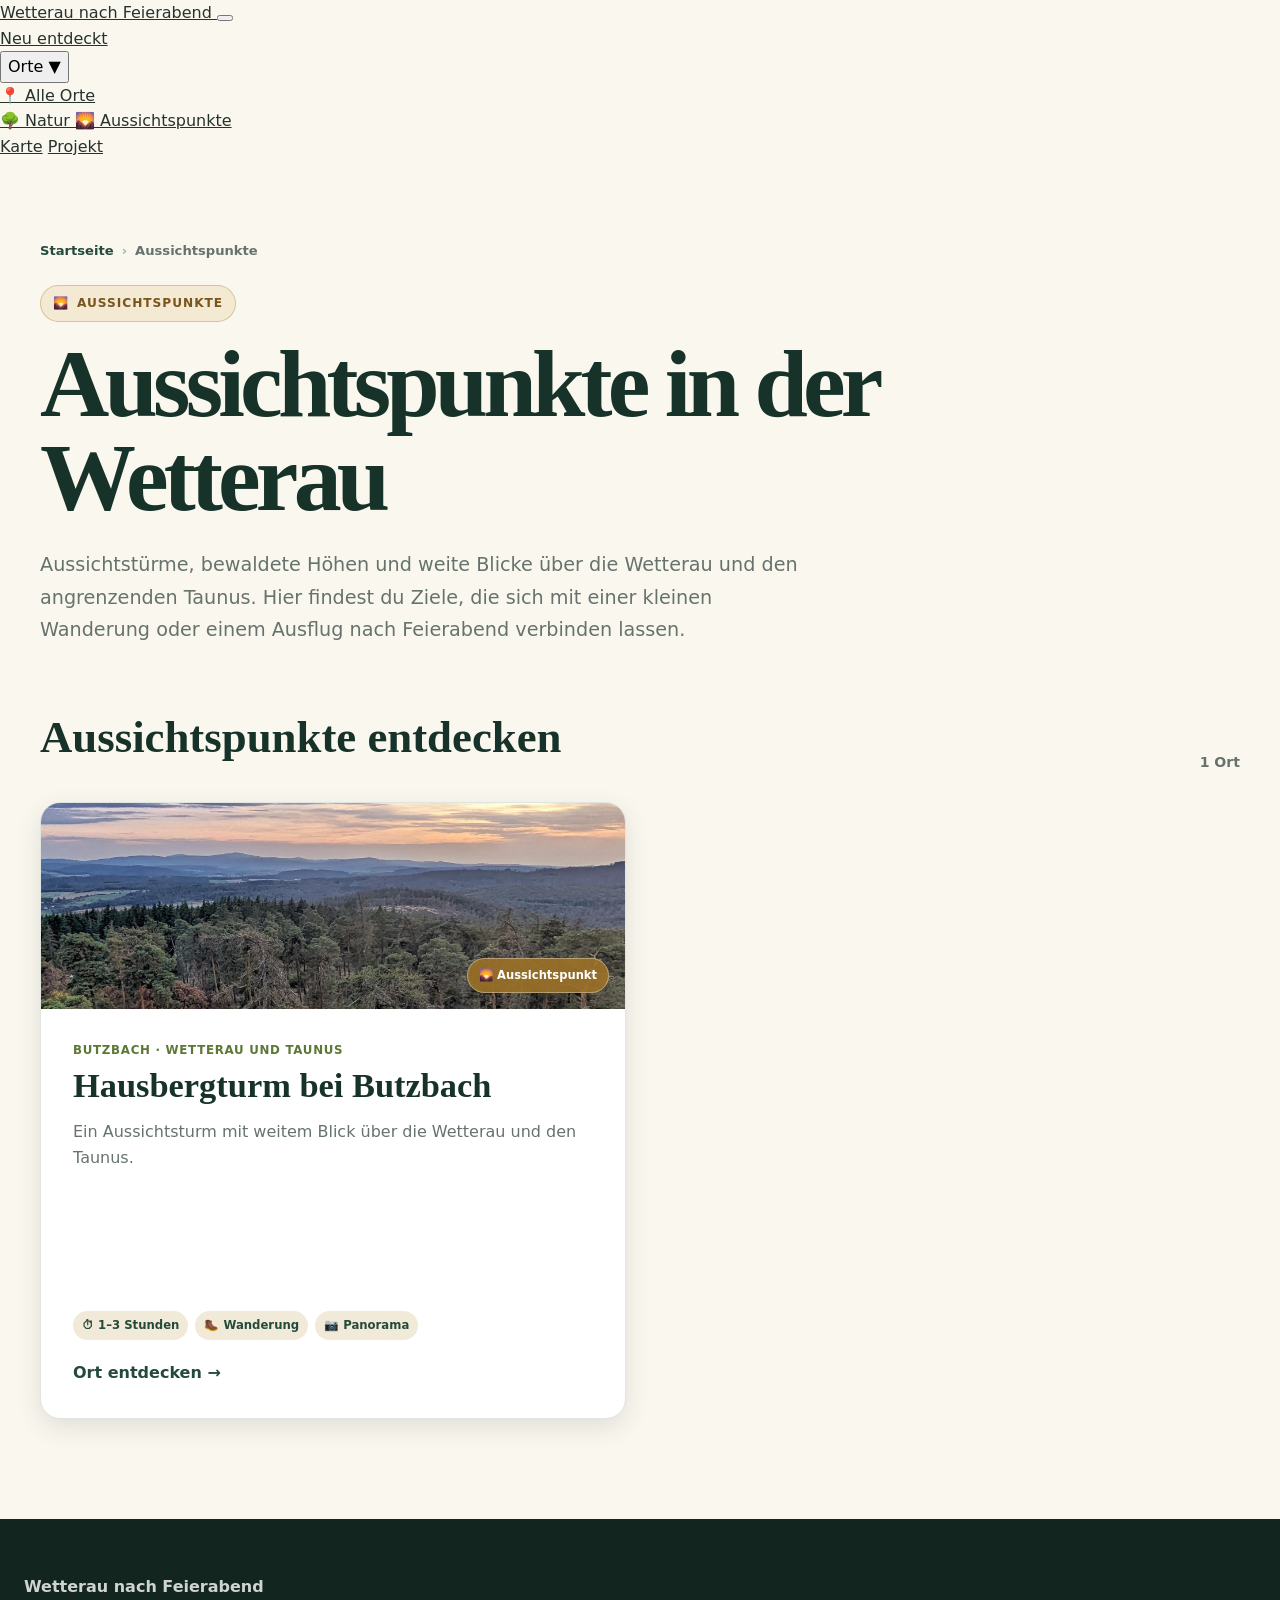
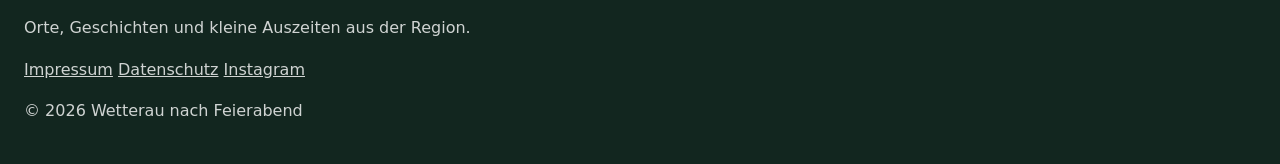
==== aussichtspunkte/index.html @ 4eb6a725 "Create index.html for Aussichtspunkte page This HTML file contains the structure and content for the" ====
<!DOCTYPE html>
<html lang="de">
<head>
    <meta charset="UTF-8">

    <meta
        name="viewport"
        content="width=device-width, initial-scale=1.0"
    >

    <title>
        Aussichtspunkte in der Wetterau | Wetterau nach Feierabend
    </title>

    <meta
        name="description"
        content="Aussichtspunkte und Aussichtstürme in der Wetterau:
        weite Blicke, kleine Wanderungen und Ziele für den Feierabend."
    >

    <meta name="robots" content="index, follow">
    <meta name="theme-color" content="#244a3a">

    <link
        rel="canonical"
        href="https://wetterau-nach-feierabend.info/aussichtspunkte/"
    >

    <meta
        property="og:title"
        content="Aussichtspunkte in der Wetterau"
    >

    <meta
        property="og:description"
        content="Aussichtstürme, weite Blicke und kleine Wanderungen
        in der Wetterau."
    >

    <meta property="og:type" content="website">

    <meta
        property="og:url"
        content="https://wetterau-nach-feierabend.info/aussichtspunkte/"
    >

    <meta
        property="og:image"
        content="https://wetterau-nach-feierabend.info/assets/images/locations/hausbergturm-butzbach.jpg"
    >

    <meta property="og:locale" content="de_DE">

    <link
        rel="icon"
        href="../assets/images/favicon.svg?v=1"
        type="image/svg+xml"
    >

    <link
        rel="stylesheet"
        href="../assets/css/style.css?v=16"
    >

    <link
        rel="stylesheet"
        href="../assets/css/navigation.css?v=1"
    >

    <style>
        .category-page {
            min-height: 100vh;
            padding-top: var(--header-height);
            background: var(--sand-light);
        }

        .category-intro {
            width: min(100% - 32px, var(--content-width));
            margin: 0 auto;
            padding-top: 80px;
            padding-bottom: 55px;
        }

        .category-breadcrumb {
            display: flex;
            gap: 8px;
            margin: 0 0 24px;
            padding: 0;
            flex-wrap: wrap;
            color: var(--muted);
            font-size: 0.82rem;
            font-weight: 700;
            list-style: none;
        }

        .category-breadcrumb li {
            display: inline-flex;
            gap: 8px;
            align-items: center;
        }

        .category-breadcrumb li:not(:last-child)::after {
            color: #a3ada8;
            content: "›";
        }

        .category-breadcrumb a {
            color: var(--forest);
            text-decoration: none;
        }

        .category-label {
            display: inline-flex;
            gap: 8px;
            margin: 0 0 15px;
            padding: 8px 12px;
            align-items: center;
            color: #78541e;
            background: rgb(211 164 73 / 17%);
            border: 1px solid rgb(154 112 40 / 32%);
            border-radius: 999px;
            font-size: 0.76rem;
            font-weight: 800;
            letter-spacing: 0.08em;
            text-transform: uppercase;
        }

        .category-intro h1 {
            max-width: 900px;
            margin: 0;
            color: var(--forest-dark);
            font-family: Georgia, "Times New Roman", serif;
            font-size: clamp(2.8rem, 8vw, 6rem);
            letter-spacing: -0.05em;
            line-height: 0.98;
        }

        .category-description {
            max-width: 760px;
            margin: 24px 0 0;
            color: var(--muted);
            font-size: clamp(1rem, 2vw, 1.2rem);
            line-height: 1.7;
        }

        .category-overview {
            width: min(100% - 32px, var(--content-width));
            margin: 0 auto;
            padding-bottom: 100px;
        }

        .category-overview-header {
            display: flex;
            gap: 20px;
            margin-bottom: 28px;
            align-items: end;
            justify-content: space-between;
        }

        .category-overview-header h2 {
            margin: 0;
            color: var(--forest-dark);
            font-family: Georgia, "Times New Roman", serif;
            font-size: clamp(1.8rem, 4vw, 2.8rem);
        }

        .category-count {
            margin: 0;
            color: var(--muted);
            font-size: 0.88rem;
            font-weight: 700;
        }

        .category-grid {
            display: grid;
            grid-template-columns: repeat(2, minmax(0, 1fr));
            gap: 28px;
        }

        .category-card {
            display: flex;
            overflow: hidden;
            min-width: 0;
            flex-direction: column;
            color: inherit;
            background: var(--white);
            border: 1px solid var(--border);
            border-radius: var(--radius);
            box-shadow: var(--small-shadow);
            text-decoration: none;
            transition:
                transform 180ms ease,
                box-shadow 180ms ease;
        }

        .category-card:hover {
            box-shadow: var(--shadow);
            transform: translateY(-4px);
        }

        .category-card-image-wrapper {
            position: relative;
            overflow: hidden;
            aspect-ratio: 16 / 9;
        }

        .category-card-image {
            width: 100%;
            height: 100%;
            object-fit: cover;
        }

        .category-card-badge {
            position: absolute;
            right: 16px;
            bottom: 16px;
            padding: 7px 11px;
            color: var(--white);
            background: rgb(154 112 40 / 92%);
            border: 1px solid rgb(255 255 255 / 35%);
            border-radius: 999px;
            font-size: 0.72rem;
            font-weight: 800;
        }

        .category-card-content {
            display: flex;
            height: 100%;
            padding: clamp(22px, 4vw, 32px);
            flex-direction: column;
        }

        .category-card-meta {
            margin: 0 0 8px;
            color: var(--apple-dark);
            font-size: 0.74rem;
            font-weight: 800;
            letter-spacing: 0.06em;
            text-transform: uppercase;
        }

        .category-card h3 {
            margin: 0;
            color: var(--forest-dark);
            font-family: Georgia, "Times New Roman", serif;
            font-size: clamp(1.6rem, 3vw, 2.15rem);
            line-height: 1.1;
        }

        .category-card-description {
            margin: 14px 0 18px;
            color: var(--muted);
            line-height: 1.6;
        }

        .category-card-facts {
            display: flex;
            gap: 7px;
            margin: auto 0 0;
            padding: 0;
            flex-wrap: wrap;
            list-style: none;
        }

        .category-card-facts li {
            padding: 5px 9px;
            color: var(--forest);
            background: var(--sand);
            border-radius: 999px;
            font-size: 0.73rem;
            font-weight: 750;
        }

        .category-card-link {
            display: inline-flex;
            margin-top: 20px;
            color: var(--forest);
            font-weight: 800;
            text-underline-offset: 4px;
        }

        @media (max-width: 720px) {
            .category-intro {
                padding-top: 55px;
                padding-bottom: 45px;
            }

            .category-grid {
                grid-template-columns: 1fr;
            }

            .category-overview-header {
                align-items: flex-start;
                flex-direction: column;
                gap: 8px;
            }
        }
    </style>
</head>

<body class="category-page">
    <a class="skip-link" href="#main-content">
        Zum Inhalt springen
    </a>

    <header
        id="siteHeader"
        class="site-header site-header-solid"
    >
        <nav
            class="site-navigation"
            aria-label="Hauptnavigation"
        >
            <a class="site-logo" href="/">
                Wetterau nach Feierabend
            </a>

            <button
                id="menuToggle"
                class="menu-toggle"
                type="button"
                aria-expanded="false"
                aria-controls="siteMenu"
                aria-label="Menü öffnen"
            >
                <span class="menu-toggle-line"></span>
                <span class="menu-toggle-line"></span>
                <span class="menu-toggle-line"></span>
            </button>

            <div id="siteMenu" class="site-menu">
                <a href="/#neu">Neu entdeckt</a>

                <div
                    id="placesDropdown"
                    class="site-dropdown"
                >
                    <button
                        id="placesDropdownToggle"
                        class="site-dropdown-toggle"
                        type="button"
                        aria-expanded="false"
                        aria-controls="placesDropdownPanel"
                    >
                        Orte

                        <span
                            class="site-dropdown-arrow"
                            aria-hidden="true"
                        >
                            ▼
                        </span>
                    </button>

                    <div
                        id="placesDropdownPanel"
                        class="site-dropdown-panel"
                    >
                        <a href="/#orte">
                            📍 Alle Orte
                        </a>

                        <div
                            class="site-dropdown-separator"
                            aria-hidden="true"
                        ></div>

                        <a href="/natur/">
                            🌳 Natur
                        </a>

                        <a href="/aussichtspunkte/">
                            🌄 Aussichtspunkte
                        </a>
                    </div>
                </div>

                <a href="/#karte">Karte</a>
                <a href="/#projekt">Projekt</a>
            </div>
        </nav>
    </header>

    <main id="main-content">
        <section class="category-intro">
            <nav aria-label="Brotkrümelnavigation">
                <ol class="category-breadcrumb">
                    <li>
                        <a href="/">Startseite</a>
                    </li>

                    <li aria-current="page">
                        Aussichtspunkte
                    </li>
                </ol>
            </nav>

            <p class="category-label">
                <span aria-hidden="true">🌄</span>
                Aussichtspunkte
            </p>

            <h1>
                Aussichtspunkte in der Wetterau
            </h1>

            <p class="category-description">
                Aussichtstürme, bewaldete Höhen und weite Blicke über
                die Wetterau und den angrenzenden Taunus. Hier findest
                du Ziele, die sich mit einer kleinen Wanderung oder
                einem Ausflug nach Feierabend verbinden lassen.
            </p>
        </section>

        <section
            class="category-overview"
            aria-labelledby="places-title"
        >
            <div class="category-overview-header">
                <h2 id="places-title">
                    Aussichtspunkte entdecken
                </h2>

                <p class="category-count">
                    1 Ort
                </p>
            </div>

            <div class="category-grid">
                <a
                    class="category-card"
                    href="./hausbergturm-butzbach/"
                >
                    <div class="category-card-image-wrapper">
                        <img
                            class="category-card-image"
                            src="../assets/images/locations/hausbergturm-butzbach.jpg"
                            alt="Aussicht vom Hausbergturm bei Butzbach"
                        >

                        <span class="category-card-badge">
                            🌄 Aussichtspunkt
                        </span>
                    </div>

                    <div class="category-card-content">
                        <p class="category-card-meta">
                            Butzbach · Wetterau und Taunus
                        </p>

                        <h3>
                            Hausbergturm bei Butzbach
                        </h3>

                        <p class="category-card-description">
                            Ein Aussichtsturm mit weitem Blick über die
                            Wetterau und den Taunus.
                        </p>

                        <ul class="category-card-facts">
                            <li>⏱ 1–3 Stunden</li>
                            <li>🥾 Wanderung</li>
                            <li>📷 Panorama</li>
                        </ul>

                        <span class="category-card-link">
                            Ort entdecken →
                        </span>
                    </div>
                </a>
            </div>
        </section>
    </main>

    <footer class="location-footer">
        <div class="location-footer-content">
            <div class="location-footer-brand">
                <strong>
                    Wetterau nach Feierabend
                </strong>

                <p>
                    Orte, Geschichten und kleine Auszeiten aus der
                    Region.
                </p>
            </div>

            <nav
                class="location-footer-links"
                aria-label="Rechtliche Informationen"
            >
                <a href="/impressum.html">Impressum</a>
                <a href="/datenschutz.html">Datenschutz</a>
                <a
                    href="https://www.instagram.com/wetterau_nach_feierabend/"
                    target="_blank"
                    rel="noopener noreferrer"
                >
                    Instagram
                </a>
            </nav>
        </div>

        <p class="location-copyright">
            © 2026 Wetterau nach Feierabend
        </p>
    </footer>

    <script src="../assets/js/navigation.js?v=1"></script>
</body>
</html>
---- assets/css/style.css ----
:root {
    --forest: #244a3a;
    --forest-dark: #173329;
    --apple: #789846;
    --apple-dark: #5d7835;
    --grain: #d3a449;
    --sand: #f2ead8;
    --sand-light: #faf7ef;
    --water: #5f8990;
    --paper: #fffdf8;
    --white: #ffffff;
    --text: #26332d;
    --muted: #66736d;
    --border: #dfe5df;
    --shadow: 0 16px 45px rgb(31 52 43 / 14%);
    --small-shadow: 0 8px 24px rgb(31 52 43 / 12%);
    --radius: 20px;
    --content-width: 1200px;
}

* {
    box-sizing: border-box;
}

html {
    scroll-behavior: smooth;
}

body {
    margin: 0;
    color: var(--text);
    background: var(--sand-light);
    font-family:
        Inter,
        ui-sans-serif,
        system-ui,
        -apple-system,
        BlinkMacSystemFont,
        "Segoe UI",
        sans-serif;
    line-height: 1.6;
}

img {
    display: block;
    max-width: 100%;
}

a {
    color: inherit;
}

button,
input,
select {
    font: inherit;
}

button,
a {
    -webkit-tap-highlight-color: transparent;
}

.skip-link {
    position: fixed;
    top: 12px;
    left: 12px;
    z-index: 9999;
    padding: 12px 18px;
    color: var(--white);
    background: var(--forest-dark);
    border-radius: 8px;
    text-decoration: none;
    transform: translateY(-150%);
    transition: transform 180ms ease;
}

.skip-link:focus {
    transform: translateY(0);
}

/*
 * Hero mit Video
 *
 * Reihenfolge:
 * 1. hero.png als Fallback
 * 2. Video
 * 3. dunkler Verlauf
 * 4. Navigation und Inhalt
 */
.hero {
    position: relative;
    width: 100%;
    height: 100vh;
    height: 100svh;
    min-height: 680px;
    overflow: hidden;
    color: var(--white);
    background:
        var(--forest-dark)
        url("../images/hero.png")
        center center / cover
        no-repeat;
}

.hero-video {
    position: absolute;
    inset: 0;
    z-index: 0;
    display: block;
    width: 100%;
    height: 100%;
    max-width: none;
    object-fit: cover;
    object-position: center center;
    pointer-events: none;
}

.hero-shade {
    position: absolute;
    inset: 0;
    z-index: 1;
    background:
        linear-gradient(
            100deg,
            rgb(17 43 33 / 88%) 0%,
            rgb(17 43 33 / 66%) 45%,
            rgb(17 43 33 / 30%) 100%
        );
    pointer-events: none;
}

.hero::after {
    position: absolute;
    right: 0;
    bottom: 0;
    left: 0;
    z-index: 2;
    height: 30%;
    background:
        linear-gradient(
            to bottom,
            transparent,
            rgb(17 43 33 / 38%)
        );
    content: "";
    pointer-events: none;
}

.hero-overlay {
    position: relative;
    z-index: 3;
    display: flex;
    width: 100%;
    height: 100%;
    min-height: 680px;
    padding: 24px;
    flex-direction: column;
}

.navigation {
    display: flex;
    width: min(100%, var(--content-width));
    margin: 0 auto;
    align-items: center;
    justify-content: space-between;
}

.logo {
    color: var(--white);
    font-size: 1.35rem;
    font-weight: 800;
    letter-spacing: -0.02em;
    text-decoration: none;
}

.menu {
    display: flex;
    gap: 28px;
    align-items: center;
}

.menu a {
    color: var(--white);
    font-weight: 650;
    text-decoration: none;
}

.menu a:hover,
.menu a:focus-visible {
    text-decoration: underline;
    text-underline-offset: 6px;
}

.hero-content {
    display: flex;
    width: min(100%, var(--content-width));
    margin: 0 auto;
    flex: 1;
    flex-direction: column;
    align-items: flex-start;
    justify-content: center;
}

.eyebrow,
.section-label {
    margin: 0 0 10px;
    color: var(--apple-dark);
    font-size: 0.82rem;
    font-weight: 800;
    letter-spacing: 0.13em;
    text-transform: uppercase;
}

.eyebrow {
    color: #e7efcf;
}

.hero-content h1 {
    max-width: 850px;
    margin: 0;
    font-family: Georgia, "Times New Roman", serif;
    font-size: clamp(2.7rem, 7vw, 5.8rem);
    font-weight: 700;
    letter-spacing: -0.045em;
    line-height: 0.98;
    text-wrap: balance;
}

.hero-description {
    max-width: 680px;
    margin: 28px 0 0;
    color: rgb(255 255 255 / 90%);
    font-size: clamp(1.05rem, 2vw, 1.35rem);
}

.hero-actions,
.social-actions {
    display: flex;
    gap: 14px;
    margin-top: 34px;
    flex-wrap: wrap;
}

/*
 * Buttons
 */
.button {
    display: inline-flex;
    min-height: 48px;
    padding: 13px 22px;
    border: 2px solid transparent;
    border-radius: 999px;
    align-items: center;
    justify-content: center;
    font-weight: 750;
    line-height: 1.2;
    text-decoration: none;
    transition:
        background-color 180ms ease,
        border-color 180ms ease,
        color 180ms ease,
        transform 180ms ease;
}

.button:hover {
    transform: translateY(-2px);
}

.button-primary {
    color: var(--forest-dark);
    background: var(--grain);
}

.button-primary:hover {
    background: #e2b75d;
}

.button-secondary {
    color: var(--white);
    background: rgb(255 255 255 / 8%);
    border-color: rgb(255 255 255 / 65%);
}

.button-secondary:hover {
    background: rgb(255 255 255 / 16%);
}

/*
 * Allgemeine Abschnitte
 */
section {
    width: min(100% - 32px, var(--content-width));
    margin: 0 auto;
}

.intro-section,
.map-section,
.locations-section,
.about-section {
    padding-top: 90px;
    padding-bottom: 90px;
}

.intro-grid {
    display: grid;
    grid-template-columns: 0.9fr 1.1fr;
    gap: clamp(32px, 7vw, 100px);
    align-items: start;
}

.intro-grid h2,
.section-heading h2,
.about-card h2,
.social-content h2 {
    margin: 0;
    font-family: Georgia, "Times New Roman", serif;
    font-size: clamp(2rem, 4.5vw, 3.7rem);
    font-weight: 700;
    letter-spacing: -0.035em;
    line-height: 1.08;
    text-wrap: balance;
}

.intro-copy {
    color: var(--muted);
    font-size: 1.08rem;
}

.intro-copy p:first-child {
    margin-top: 0;
}

.section-heading {
    max-width: 760px;
    margin: 0 auto 38px;
    text-align: center;
}

.section-heading > p:last-child {
    color: var(--muted);
}

/*
 * Neu auf der Karte
 */
.latest-section {
    width: min(100% - 32px, var(--content-width));
    margin: 0 auto;
    padding-top: 40px;
    padding-bottom: 90px;
    scroll-margin-top: 20px;
}

.latest-grid {
    display: grid;
    grid-template-columns: repeat(2, minmax(0, 1fr));
    gap: 28px;
}

.latest-loading {
    grid-column: 1 / -1;
    margin: 0;
    padding: 32px;
    color: var(--muted);
    background: var(--white);
    border: 1px solid var(--border);
    border-radius: var(--radius);
    text-align: center;
}

.latest-card {
    display: flex;
    overflow: hidden;
    min-width: 0;
    flex-direction: column;
    background: var(--white);
    border: 1px solid var(--border);
    border-radius: var(--radius);
    box-shadow: var(--small-shadow);
    transition:
        transform 180ms ease,
        box-shadow 180ms ease;
}

.latest-card:hover {
    box-shadow: var(--shadow);
    transform: translateY(-4px);
}

.latest-card-newest {
    border-color: rgb(211 164 73 / 65%);
}

.latest-card-image-wrapper {
    position: relative;
    overflow: hidden;
    aspect-ratio: 16 / 9;
    background: var(--sand);
}

.latest-card-image {
    width: 100%;
    height: 100%;
    object-fit: cover;
    transition: transform 350ms ease;
}

.latest-card:hover .latest-card-image {
    transform: scale(1.025);
}

.latest-new-badge {
    position: absolute;
    top: 16px;
    left: 16px;
    z-index: 1;
    padding: 7px 11px;
    color: var(--forest-dark);
    background: var(--grain);
    border: 2px solid rgb(255 255 255 / 78%);
    border-radius: 999px;
    box-shadow: 0 5px 16px rgb(17 43 33 / 20%);
    font-size: 0.72rem;
    font-weight: 850;
    letter-spacing: 0.08em;
    line-height: 1;
    text-transform: uppercase;
}

.latest-category-badge {
    position: absolute;
    right: 16px;
    bottom: 16px;
    z-index: 1;
    padding: 7px 11px;
    color: var(--white);
    background: rgb(23 51 41 / 90%);
    border: 1px solid rgb(255 255 255 / 35%);
    border-radius: 999px;
    box-shadow: 0 5px 16px rgb(17 43 33 / 20%);
    font-size: 0.72rem;
    font-weight: 800;
    line-height: 1;
    -webkit-backdrop-filter: blur(7px);
    backdrop-filter: blur(7px);
}

.latest-category-castle {
    background: rgb(23 51 41 / 92%);
}

.latest-category-nature {
    background: rgb(93 120 53 / 92%);
}

.latest-category-viewpoint {
    background: rgb(154 112 40 / 92%);
}

.latest-category-history {
    background: rgb(133 88 47 / 92%);
}

.latest-category-town {
    background: rgb(79 119 126 / 92%);
}

.latest-category-food {
    background: rgb(111 121 47 / 92%);
}

.latest-category-lgs {
    background: rgb(168 71 105 / 92%);
}

.latest-category-default {
    background: rgb(63 80 72 / 92%);
}

.latest-card-content {
    display: flex;
    height: 100%;
    padding: clamp(22px, 4vw, 32px);
    flex-direction: column;
}

.latest-card-meta {
    margin: 0 0 8px;
    color: var(--apple-dark);
    font-size: 0.75rem;
    font-weight: 800;
    letter-spacing: 0.06em;
    text-transform: uppercase;
}

.latest-card h3 {
    margin: 0;
    color: var(--forest-dark);
    font-family: Georgia, "Times New Roman", serif;
    font-size: clamp(1.65rem, 3vw, 2.25rem);
    letter-spacing: -0.025em;
    line-height: 1.1;
}

.latest-card-description {
    margin: 14px 0 18px;
    color: var(--muted);
    font-size: 0.98rem;
    line-height: 1.55;
}

.latest-card-facts,
.latest-card-tags {
    display: flex;
    gap: 7px;
    margin: 0 0 18px;
    padding: 0;
    flex-wrap: wrap;
    list-style: none;
}

.latest-card-facts li {
    padding: 5px 9px;
    color: var(--forest);
    background: var(--sand);
    border-radius: 999px;
    font-size: 0.74rem;
    font-weight: 750;
}

.latest-card-tags li {
    padding: 4px 8px;
    color: var(--forest);
    background: rgb(120 152 70 / 10%);
    border: 1px solid rgb(120 152 70 / 28%);
    border-radius: 999px;
    font-size: 0.7rem;
    font-weight: 700;
}

.latest-card-actions {
    display: flex;
    gap: 10px;
    margin-top: auto;
    flex-wrap: wrap;
}

.latest-map-button,
.latest-external-link {
    display: inline-flex;
    min-height: 44px;
    padding: 10px 15px;
    border-radius: 10px;
    align-items: center;
    justify-content: center;
    cursor: pointer;
    font-size: 0.84rem;
    font-weight: 750;
    line-height: 1.15;
    text-decoration: none;
    transition:
        background-color 180ms ease,
        color 180ms ease,
        transform 180ms ease;
}

.latest-map-button {
    color: var(--white);
    background: var(--forest);
    border: 1px solid var(--forest);
}

.latest-map-button:hover {
    background: var(--forest-dark);
    transform: translateY(-1px);
}

.latest-external-link {
    color: #7a244f;
    background: #fbeaf2;
    border: 1px solid #c95d91;
}

.latest-external-link:hover {
    background: #f6d3e3;
    transform: translateY(-1px);
}

.latest-map-button:focus-visible,
.latest-external-link:focus-visible {
    outline: 3px solid rgb(211 164 73 / 45%);
    outline-offset: 3px;
}

/*
 * Kartenbereich
 */
.map-section {
    width: 100%;
    max-width: none;
    margin: 0 auto;
    padding-right: 0;
    padding-left: 0;
    scroll-margin-top: 20px;
}

.map-section .section-heading {
    width: min(90vw, 900px);
    margin-right: auto;
    margin-left: auto;
}

.map-wrapper {
    position: relative;
    width: 90vw;
    margin-right: auto;
    margin-left: auto;
    background: var(--white);
    border: 1px solid var(--border);
    border-radius: var(--radius);
    box-shadow: var(--shadow);
}

#map {
    position: relative;
    z-index: 1;
    width: 100%;
    height: 70vh;
    height: 70dvh;
    min-height: 480px;
    background: #dce8df;
    border-radius: var(--radius) var(--radius) 0 0;
    touch-action: pan-x pan-y;
}

.map-status {
    position: absolute;
    top: 18px;
    left: 50%;
    z-index: 1001;
    max-width: calc(100% - 40px);
    margin: 0;
    padding: 9px 14px;
    color: var(--white);
    background: rgb(23 51 41 / 92%);
    border-radius: 999px;
    font-size: 0.85rem;
    pointer-events: none;
    transform: translateX(-50%);
}

.map-status[hidden] {
    display: none;
}

.map-error {
    display: flex;
    padding: 30px;
    align-items: center;
    justify-content: center;
    color: #842029;
    background: #f8d7da;
    text-align: center;
}

/*
 * Kartenlegende
 */
.map-legend {
    display: flex;
    gap: 10px;
    padding: 16px 20px;
    flex-wrap: wrap;
    align-items: center;
    justify-content: center;
    color: var(--muted);
    background: var(--paper);
    border-top: 1px solid var(--border);
    border-radius: 0 0 var(--radius) var(--radius);
}

.legend-chip,
.map-legend > span {
    display: inline-flex;
    gap: 7px;
    min-height: 36px;
    padding: 6px 12px;
    align-items: center;
    color: var(--text);
    background: var(--white);
    border: 1px solid var(--border);
    border-radius: 999px;
    font-size: 0.82rem;
    font-weight: 750;
    line-height: 1;
}

.legend-castle {
    border-color: #386653;
    background: #edf4f0;
}

.legend-nature {
    border-color: #789846;
    background: #f1f6e8;
}

.legend-town {
    border-color: #5f8990;
    background: #edf5f6;
}

.legend-history {
    border-color: #986b37;
    background: #f8f0e6;
}

.legend-lgs {
    border-color: #b55b78;
    background: #faedf2;
}

.legend-region {
    border-color: var(--grain);
    background:
        linear-gradient(
            135deg,
            rgb(211 164 73 / 20%),
            rgb(120 152 70 / 14%)
        );
}

/*
 * Leaflet
 */
.leaflet-container {
    z-index: 1;
    font-family:
        Inter,
        ui-sans-serif,
        system-ui,
        sans-serif;
}

.leaflet-container img {
    max-width: none !important;
}

.leaflet-tile {
    max-width: none !important;
}

.leaflet-control-attribution {
    font-size: 0.68rem;
}

/*
 * Emoji-Marker
 */
.weather-marker-wrapper {
    background: transparent;
    border: 0;
}

.emoji-marker {
    display: flex;
    width: 46px;
    height: 46px;
    border: 3px solid var(--white);
    border-radius: 50%;
    align-items: center;
    justify-content: center;
    background: var(--forest);
    box-shadow: 0 6px 16px rgb(0 0 0 / 25%);
    cursor: pointer;
    font-size: 22px;
    transition:
        transform 150ms ease,
        box-shadow 150ms ease;
}

.emoji-marker:hover {
    box-shadow: 0 10px 22px rgb(0 0 0 / 35%);
    transform: scale(1.12);
}

.marker-castle {
    background: linear-gradient(145deg, #386653, #173329);
}

.marker-nature {
    background: linear-gradient(145deg, #a4bf64, #5d7835);
}

.marker-viewpoint {
    background: linear-gradient(145deg, #e0b354, #9a7028);
}

.marker-history {
    background: linear-gradient(145deg, #c79555, #85582f);
}

.marker-town {
    background: linear-gradient(145deg, #84acb1, #4f777e);
}

.marker-food {
    background: linear-gradient(145deg, #b7a24f, #6f792f);
}

.marker-lgs {
    background: linear-gradient(145deg, #dd89a5, #a84769);
}

.marker-default {
    background: linear-gradient(145deg, #708178, #3f5048);
}

/*
 * Beschriftung des Wetteraukreises
 */
.region-label-wrapper {
    background: transparent;
    border: 0;
}

.region-label {
    display: inline-flex;
    gap: 7px;
    width: max-content;
    padding: 8px 14px;
    align-items: center;
    justify-content: center;
    color: var(--forest-dark);
    background: rgb(255 253 248 / 88%);
    border: 2px solid rgb(36 74 58 / 65%);
    border-radius: 999px;
    box-shadow: 0 5px 15px rgb(23 51 41 / 18%);
    font-size: 0.85rem;
    font-weight: 800;
    letter-spacing: 0.02em;
    white-space: nowrap;
    -webkit-backdrop-filter: blur(6px);
    backdrop-filter: blur(6px);
}

/*
 * Marker-Hover-Vorschau
 */
.leaflet-pane.leaflet-tooltip-pane {
    overflow: visible !important;
}

.location-preview-tooltip.leaflet-tooltip {
    max-width: calc(100vw - 40px);
    padding: 0;
    color: var(--text);
    background: transparent;
    border: 0;
    border-radius: 14px;
    box-shadow: none;
    white-space: normal;
    opacity: 1;
}

.location-preview-tooltip.leaflet-tooltip-top::before {
    border-top-color: var(--paper);
}

.location-preview-tooltip.leaflet-tooltip-bottom::before {
    border-bottom-color: var(--paper);
}

.marker-hover-card {
    overflow: hidden;
    width: 260px;
    max-width: calc(100vw - 40px);
    margin: 0;
    color: var(--text);
    background: rgb(255 253 248 / 98%);
    border: 1px solid rgb(36 74 58 / 18%);
    border-radius: 14px;
    box-shadow:
        0 18px 45px rgb(17 43 33 / 25%),
        0 4px 12px rgb(17 43 33 / 14%);
    -webkit-backdrop-filter: blur(8px);
    backdrop-filter: blur(8px);
}

.marker-hover-card img {
    width: 100%;
    height: 120px;
    object-fit: cover;
}

.marker-hover-body {
    padding: 12px 14px 14px;
}

.marker-hover-cat {
    display: block;
    margin-bottom: 3px;
    color: var(--apple-dark);
    font-size: 0.68rem;
    font-weight: 850;
    letter-spacing: 0.08em;
    text-transform: uppercase;
}

.marker-hover-body strong {
    display: block;
    margin: 0;
    color: var(--forest-dark);
    font-family: Georgia, "Times New Roman", serif;
    font-size: 1.12rem;
    line-height: 1.2;
}

.marker-hover-body small {
    display: block;
    margin-top: 3px;
    color: var(--muted);
    font-size: 0.76rem;
    font-weight: 700;
}

.marker-hover-body p {
    display: -webkit-box;
    overflow: hidden;
    margin: 7px 0 0;
    color: var(--muted);
    font-size: 0.8rem;
    line-height: 1.4;
    -webkit-box-orient: vertical;
    -webkit-line-clamp: 2;
}

.marker-hover-hint {
    display: block;
    margin-top: 9px;
    color: var(--forest);
    font-size: 0.7rem;
    font-weight: 800;
}

/*
 * Karten-Popup
 */
.leaflet-popup-content-wrapper {
    overflow: hidden;
    padding: 0;
    border-radius: 16px;
    box-shadow: var(--shadow);
}

.leaflet-popup-content {
    width: auto !important;
    margin: 0;
}

.map-popup {
    width: 270px;
    max-width: 100%;
    background: var(--paper);
}

.map-popup-image {
    width: 100%;
    height: 140px;
    object-fit: cover;
}

.map-popup > *:not(.map-popup-image) {
    margin-right: 15px;
    margin-left: 15px;
}

.map-popup .popup-category {
    margin-top: 12px;
    margin-bottom: 4px;
    color: var(--apple-dark);
    font-size: 0.72rem;
    font-weight: 800;
    text-transform: uppercase;
}

.map-popup h3 {
    margin-top: 0;
    margin-bottom: 4px;
    color: var(--forest);
    font-family: Georgia, "Times New Roman", serif;
    font-size: 1.22rem;
    line-height: 1.2;
}

.popup-location {
    margin-top: 4px;
    margin-bottom: 6px;
    color: var(--muted);
    font-size: 0.78rem;
    font-weight: 700;
}

.popup-description {
    margin-top: 6px;
    margin-bottom: 10px;
    color: var(--muted);
    font-size: 0.84rem;
    line-height: 1.4;
}

.popup-facts {
    display: flex;
    gap: 6px;
    margin-top: 0;
    margin-bottom: 12px;
    padding: 0;
    flex-wrap: wrap;
    list-style: none;
}

.popup-facts li {
    padding: 4px 8px;
    color: var(--forest);
    background: var(--sand);
    border-radius: 999px;
    font-size: 0.7rem;
    font-weight: 700;
}

.popup-button {
    display: flex;
    min-height: 38px;
    margin-top: 10px;
    margin-bottom: 15px;
    padding: 8px 12px;
    align-items: center;
    justify-content: center;
    color: var(--white) !important;
    background: var(--forest);
    border-radius: 8px;
    font-size: 0.82rem;
    font-weight: 750;
    text-decoration: none;
}

.popup-button:hover {
    background: var(--forest-dark);
}

/*
 * Suche und Filter
 */
.locations-section {
    scroll-margin-top: 20px;
}

.search-panel {
    display: grid;
    grid-template-columns:
        minmax(260px, 1.5fr)
        minmax(220px, 1fr)
        auto;
    gap: 18px;
    padding: 24px;
    align-items: end;
    background: var(--white);
    border: 1px solid var(--border);
    border-radius: var(--radius);
    box-shadow: var(--small-shadow);
}

.form-group {
    display: flex;
    gap: 7px;
    flex-direction: column;
}

.form-group label {
    color: var(--forest);
    font-size: 0.88rem;
    font-weight: 750;
}

.form-group input,
.form-group select {
    width: 100%;
    min-height: 50px;
    padding: 12px 14px;
    color: var(--text);
    background: var(--paper);
    border: 1px solid #bdc9c1;
    border-radius: 10px;
}

.form-group input:focus,
.form-group select:focus {
    border-color: var(--apple-dark);
    outline: 3px solid rgb(120 152 70 / 20%);
}

.reset-button,
.card-map-button {
    min-height: 50px;
    padding: 12px 18px;
    color: var(--white);
    background: var(--forest);
    border: 0;
    border-radius: 10px;
    cursor: pointer;
    font-weight: 750;
    transition:
        background-color 180ms ease,
        transform 180ms ease;
}

.reset-button:hover,
.card-map-button:hover {
    background: var(--forest-dark);
    transform: translateY(-1px);
}

/*
 * Ergebnisliste
 */
.results-header {
    display: flex;
    margin: 32px 0 18px;
    align-items: center;
    justify-content: space-between;
}

.result-count {
    margin: 0;
    color: var(--muted);
    font-weight: 700;
}

.results-grid {
    display: grid;
    grid-template-columns: repeat(3, minmax(0, 1fr));
    gap: 24px;
}

.result-card {
    display: flex;
    overflow: hidden;
    min-width: 0;
    flex-direction: column;
    background: var(--white);
    border: 1px solid var(--border);
    border-radius: var(--radius);
    box-shadow: var(--small-shadow);
    transition:
        transform 180ms ease,
        box-shadow 180ms ease;
}

.result-card:hover {
    box-shadow: var(--shadow);
    transform: translateY(-4px);
}

.result-card-image {
    width: 100%;
    height: 210px;
    object-fit: cover;
}

.result-card-content {
    display: flex;
    height: 100%;
    padding: 22px;
    flex-direction: column;
}

.result-card-category {
    margin: 0 0 6px;
    color: var(--apple-dark);
    font-size: 0.77rem;
    font-weight: 800;
    letter-spacing: 0.09em;
    text-transform: uppercase;
}

.result-card h3 {
    margin: 0;
    color: var(--forest);
    font-family: Georgia, "Times New Roman", serif;
    font-size: 1.55rem;
    line-height: 1.2;
}

.result-card-location {
    margin: 8px 0;
    color: var(--muted);
    font-size: 0.92rem;
    font-weight: 650;
}

.result-card-description {
    margin: 8px 0 18px;
    color: var(--muted);
}

.result-card-facts {
    display: flex;
    gap: 7px;
    margin: 0 0 20px;
    padding: 0;
    flex-wrap: wrap;
    list-style: none;
}

.result-card-facts li {
    padding: 5px 9px;
    color: var(--forest);
    background: var(--sand);
    border-radius: 999px;
    font-size: 0.78rem;
    font-weight: 700;
}

.result-card-actions {
    display: flex;
    gap: 10px;
    margin-top: auto;
    flex-wrap: wrap;
}

.card-map-button {
    min-height: 43px;
    font-size: 0.88rem;
}

.card-external-link {
    display: inline-flex;
    min-height: 43px;
    padding: 10px 14px;
    align-items: center;
    color: var(--forest);
    border: 1px solid var(--forest);
    border-radius: 10px;
    font-size: 0.88rem;
    font-weight: 750;
    text-decoration: none;
    transition:
        background-color 180ms ease,
        transform 180ms ease;
}

.card-external-link:hover {
    background: var(--sand);
    transform: translateY(-1px);
}

.empty-results,
.notice {
    grid-column: 1 / -1;
    padding: 30px;
    color: var(--muted);
    background: var(--white);
    border: 1px solid var(--border);
    border-radius: var(--radius);
    text-align: center;
}

/*
 * Social Media
 */
.social-section {
    width: 100%;
    max-width: none;
    padding: 90px 24px;
    color: var(--white);
    background:
        linear-gradient(
            130deg,
            var(--forest-dark),
            var(--forest)
        );
}

.social-content {
    width: min(100%, 850px);
    margin: 0 auto;
    text-align: center;
}

.social-content p:not(.section-label) {
    max-width: 680px;
    margin: 22px auto 0;
    color: rgb(255 255 255 / 80%);
}

.section-label-light {
    color: #dcebbb;
}

.social-actions {
    justify-content: center;
}

.button-light {
    color: var(--forest-dark);
    background: var(--white);
}

.button-light:hover {
    background: var(--sand);
}

.button-outline-light {
    color: var(--white);
    border-color: rgb(255 255 255 / 65%);
}

.button-outline-light:hover {
    background: rgb(255 255 255 / 10%);
}

/*
 * Projektbereich
 */
.about-section {
    scroll-margin-top: 20px;
}

.about-card {
    display: grid;
    grid-template-columns: 0.9fr 1.1fr;
    gap: clamp(32px, 7vw, 90px);
    padding: clamp(28px, 6vw, 70px);
    background: var(--sand);
    border-radius: var(--radius);
}

.about-card p {
    color: #59645e;
}

.about-card div:last-child p:first-child {
    margin-top: 0;
}

/*
 * Footer
 */
footer {
    padding: 55px 24px 24px;
    color: rgb(255 255 255 / 80%);
    background: #12261f;
}

.footer-content {
    display: flex;
    width: min(100%, var(--content-width));
    margin: 0 auto;
    gap: 40px;
    justify-content: space-between;
}

.footer-content strong {
    color: var(--white);
    font-size: 1.25rem;
}

.footer-links {
    display: flex;
    gap: 20px;
    flex-wrap: wrap;
}

.footer-links a {
    color: var(--white);
    text-underline-offset: 4px;
}

.footer-links a:hover {
    color: var(--grain);
}

.copyright {
    width: min(100%, var(--content-width));
    margin: 40px auto 0;
    padding-top: 20px;
    border-top: 1px solid rgb(255 255 255 / 15%);
    font-size: 0.85rem;
}

/*
 * Tags in Karten, Popup und Hover
 */
.result-card-tags,
.popup-tags,
.marker-hover-tags {
    display: flex;
    gap: 6px;
    margin: 0 0 18px;
    padding: 0;
    flex-wrap: wrap;
    list-style: none;
}

.result-card-tags li,
.popup-tags li,
.marker-hover-tags li {
    max-width: 100%;
    padding: 4px 8px;
    overflow: hidden;
    color: var(--forest);
    background: rgb(120 152 70 / 12%);
    border: 1px solid rgb(120 152 70 / 28%);
    border-radius: 999px;
    font-size: 0.7rem;
    font-weight: 700;
    line-height: 1.2;
    text-overflow: ellipsis;
    white-space: nowrap;
}

.popup-tags {
    margin-right: 15px;
    margin-bottom: 12px;
    margin-left: 15px;
}

.marker-hover-tags {
    gap: 4px;
    margin-top: 9px;
    margin-bottom: 0;
}

.marker-hover-tags li {
    padding: 3px 6px;
    font-size: 0.62rem;
}

/*
 * Verfügbare Medien im Hover
 */
.marker-hover-media {
    display: flex;
    gap: 5px;
    margin-top: 9px;
    flex-wrap: wrap;
}

.marker-hover-media span {
    padding: 4px 7px;
    color: var(--forest-dark);
    background: var(--sand);
    border-radius: 999px;
    font-size: 0.64rem;
    font-weight: 750;
}

/*
 * Social-Media-Links im Karten-Popup
 */
.popup-social-links {
    display: grid;
    gap: 7px;
    margin: 12px 15px 15px;
    grid-template-columns: repeat(2, minmax(0, 1fr));
}

.popup-social-link {
    display: inline-flex;
    gap: 6px;
    min-height: 38px;
    padding: 8px 10px;
    align-items: center;
    justify-content: center;
    border: 1px solid transparent;
    border-radius: 9px;
    font-size: 0.76rem;
    font-weight: 750;
    line-height: 1.1;
    text-align: center;
    text-decoration: none;
}

.popup-instagram-link {
    color: #7a244f !important;
    background: #fbeaf2;
    border-color: #db88ad;
}

.popup-instagram-link:hover {
    background: #f6d3e3;
}

.popup-youtube-link {
    color: #8c1a1a !important;
    background: #ffebeb;
    border-color: #e39797;
}

.popup-youtube-link:hover {
    background: #ffdada;
}

.popup-website-link {
    color: var(--forest-dark) !important;
    background: var(--sand);
    border-color: rgb(36 74 58 / 28%);
}

.popup-website-link:hover {
    background: #e8dec8;
}

/*
 * Unterschiedliche Social-Media-Buttons in den Ergebnis-Karten
 */
.card-external-link {
    gap: 6px;
}

.card-instagram-link {
    color: #7a244f;
    background: #fbeaf2;
    border-color: #c95d91;
}

.card-instagram-link:hover {
    background: #f6d3e3;
}

.card-youtube-link {
    color: #8c1a1a;
    background: #ffebeb;
    border-color: #d65d5d;
}

.card-youtube-link:hover {
    background: #ffdada;
}

.card-website-link {
    color: var(--forest);
    background: var(--paper);
    border-color: var(--forest);
}

.card-website-link:hover {
    background: var(--sand);
}

/*
 * Tablets
 */
@media (max-width: 900px) {
    .results-grid {
        grid-template-columns: repeat(2, minmax(0, 1fr));
    }

    .search-panel {
        grid-template-columns: 1fr 1fr;
    }

    .reset-button {
        grid-column: 1 / -1;
    }
}

/*
 * Smartphones und kleine Tablets
 */
@media (max-width: 720px) {

    .latest-section {
    padding-top: 20px;
    padding-bottom: 65px;
}

.latest-grid {
    grid-template-columns: 1fr;
}

.latest-card-image-wrapper {
    aspect-ratio: 16 / 10;
}
    
    .hero {
        height: 100vh;
        height: 100svh;
        min-height: 680px;
    }

    .hero-overlay {
        height: 100%;
        min-height: 680px;
        padding: 20px;
    }

    .hero-video {
        width: 100%;
        height: 100%;
        object-fit: cover;
        object-position: center center;
    }

    .hero-shade {
        background:
            linear-gradient(
                180deg,
                rgb(17 43 33 / 84%) 0%,
                rgb(17 43 33 / 42%) 38%,
                rgb(17 43 33 / 78%) 100%
            );
    }

    .navigation {
        align-items: flex-start;
        flex-direction: column;
    }

    .menu {
        gap: 15px;
        margin-top: 18px;
        flex-wrap: wrap;
    }

    .hero-content {
        width: 100%;
        min-height: 0;
        justify-content: center;
    }

    .intro-grid,
    .about-card {
        grid-template-columns: 1fr;
    }

    .intro-section,
    .map-section,
    .locations-section,
    .about-section {
        padding-top: 65px;
        padding-bottom: 65px;
    }

    .map-wrapper {
        width: 94vw;
        border-radius: 16px;
    }

    .map-section .section-heading {
        width: 94vw;
    }

    #map {
        height: 65vh;
        height: 65dvh;
        min-height: 420px;
    }

    .search-panel,
    .results-grid {
        grid-template-columns: 1fr;
    }

    .reset-button {
        grid-column: auto;
    }

    .footer-content {
        flex-direction: column;
    }
}

/*
 * Kleine Smartphones
 */
@media (max-width: 480px) {
    .latest-card-actions {
    flex-direction: column;
}

.latest-map-button,
.latest-external-link {
    width: 100%;
}

.latest-card-content {
    padding: 22px;
}
    
    .hero {
        min-height: 700px;
    }

    .hero-overlay {
        min-height: 700px;
        padding: 18px;
    }

    .hero-video {
        object-position: center center;
    }

    .hero-content h1 {
        font-size: clamp(2.45rem, 12vw, 3.5rem);
    }

    .hero-actions,
    .social-actions {
        flex-direction: column;
        align-items: stretch;
    }

    .button {
        width: 100%;
    }

    #map {
        height: 60vh;
        height: 60dvh;
        min-height: 380px;
    }

    .map-legend {
        gap: 8px;
        padding: 12px;
        justify-content: flex-start;
    }

    .legend-chip,
    .map-legend > span {
        min-height: 32px;
        padding: 4px 8px;
        font-size: 0.74rem;
    }

    .emoji-marker {
        width: 42px;
        height: 42px;
        font-size: 20px;
    }

    .marker-hover-card {
        width: 220px;
    }

    .result-card-image {
        height: 180px;
    }

    .popup-social-links {
        grid-template-columns: 1fr;
    }

    .result-card-tags li {
        font-size: 0.66rem;
    }
}

/*
 * Touch-Geräte: kein Hover
 */
@media (hover: none), (pointer: coarse) {
    .location-preview-tooltip {
        display: none !important;
    }

    .emoji-marker:hover {
        transform: none;
    }
}

/*
 * Reduzierte Bewegung:
 * Video ausblenden und hero.jpg verwenden.
 */
@media (prefers-reduced-motion: reduce) {
    html {
        scroll-behavior: auto;
    }

    .hero-video {
        display: none;
    }

    *,
    *::before,
    *::after {
        scroll-behavior: auto !important;
        transition-duration: 0.01ms !important;
    }
}

/*
 * Links zu ausführlichen Ortsseiten
 */
.latest-detail-link,
.card-detail-link,
.popup-detail-link {
    display: inline-flex;
    gap: 7px;
    align-items: center;
    justify-content: center;
    color: var(--white);
    background: var(--forest);
    border: 1px solid var(--forest);
    border-radius: 10px;
    font-weight: 800;
    line-height: 1.15;
    text-align: center;
    text-decoration: none;
    transition:
        background-color 180ms ease,
        border-color 180ms ease,
        color 180ms ease,
        transform 180ms ease;
}

.latest-detail-link:hover,
.card-detail-link:hover,
.popup-detail-link:hover {
    color: var(--white);
    background: var(--forest-dark);
    border-color: var(--forest-dark);
    transform: translateY(-1px);
}

.latest-detail-link {
    min-height: 44px;
    padding: 10px 15px;
    font-size: 0.84rem;
}

.card-detail-link {
    min-height: 43px;
    padding: 10px 14px;
    font-size: 0.88rem;
}

.popup-detail-link {
    width: calc(100% - 30px);
    min-height: 40px;
    margin: 4px 15px 12px;
    padding: 9px 12px;
    font-size: 0.78rem;
}

.latest-detail-link:focus-visible,
.card-detail-link:focus-visible,
.popup-detail-link:focus-visible {
    outline: 3px solid rgb(211 164 73 / 45%);
    outline-offset: 3px;
}

/*
 * Kartenbuttons als sekundäre Aktion
 */
.latest-map-button {
    color: var(--forest);
    background: var(--white);
    border: 1px solid var(--forest);
}

.latest-map-button:hover {
    color: var(--white);
    background: var(--forest);
}

.card-map-button {
    color: var(--forest);
    background: var(--white);
    border: 1px solid var(--forest);
}

.card-map-button:hover {
    color: var(--white);
    background: var(--forest);
}

/*
 * Auf kleinen Displays volle Buttonbreite
 */
@media (max-width: 480px) {
    .latest-detail-link,
    .latest-map-button,
    .latest-external-link,
    .card-detail-link,
    .card-map-button,
    .card-external-link {
        width: 100%;
    }
}

/*
 * Filterleiste unter der Karte
 */
.map-controls {
    padding: 16px 20px;
    background: var(--paper);
    border-top: 1px solid var(--border);
    border-radius: 0 0 var(--radius) var(--radius);
}

.map-filter-bar {
    display: flex;
    gap: 9px;
    flex-wrap: wrap;
    align-items: center;
    justify-content: center;
}

.map-filter-chip {
    display: inline-flex;
    gap: 7px;
    min-height: 38px;
    padding: 7px 13px;
    align-items: center;
    color: var(--text);
    background: var(--white);
    border: 1px solid var(--border);
    border-radius: 999px;
    cursor: pointer;
    font-size: 0.82rem;
    font-weight: 750;
    line-height: 1;
    transition:
        color 160ms ease,
        background-color 160ms ease,
        border-color 160ms ease,
        box-shadow 160ms ease,
        transform 160ms ease;
}

.map-filter-chip:hover {
    border-color: var(--apple);
    transform: translateY(-1px);
}

.map-filter-chip:focus-visible {
    outline: 3px solid rgb(211 164 73 / 40%);
    outline-offset: 3px;
}

.map-filter-chip.is-active {
    color: var(--white);
    background: var(--forest);
    border-color: var(--forest);
    box-shadow: 0 5px 14px rgb(23 51 41 / 18%);
}

.map-filter-chip.is-unavailable {
    display: none;
}

.map-region-note {
    display: flex;
    gap: 8px;
    margin-top: 13px;
    align-items: center;
    justify-content: center;
    color: var(--muted);
    font-size: 0.76rem;
    font-weight: 650;
}

.map-region-swatch {
    display: inline-block;
    width: 24px;
    height: 14px;
    background: rgb(211 164 73 / 20%);
    border: 2px solid #244a3a;
    border-radius: 4px;
}

@media (max-width: 480px) {
    .map-controls {
        padding: 13px;
    }

    .map-filter-bar {
        justify-content: flex-start;
    }

    .map-filter-chip {
        min-height: 34px;
        padding: 6px 10px;
        font-size: 0.76rem;
    }

    .map-region-note {
        justify-content: flex-start;
    }
}
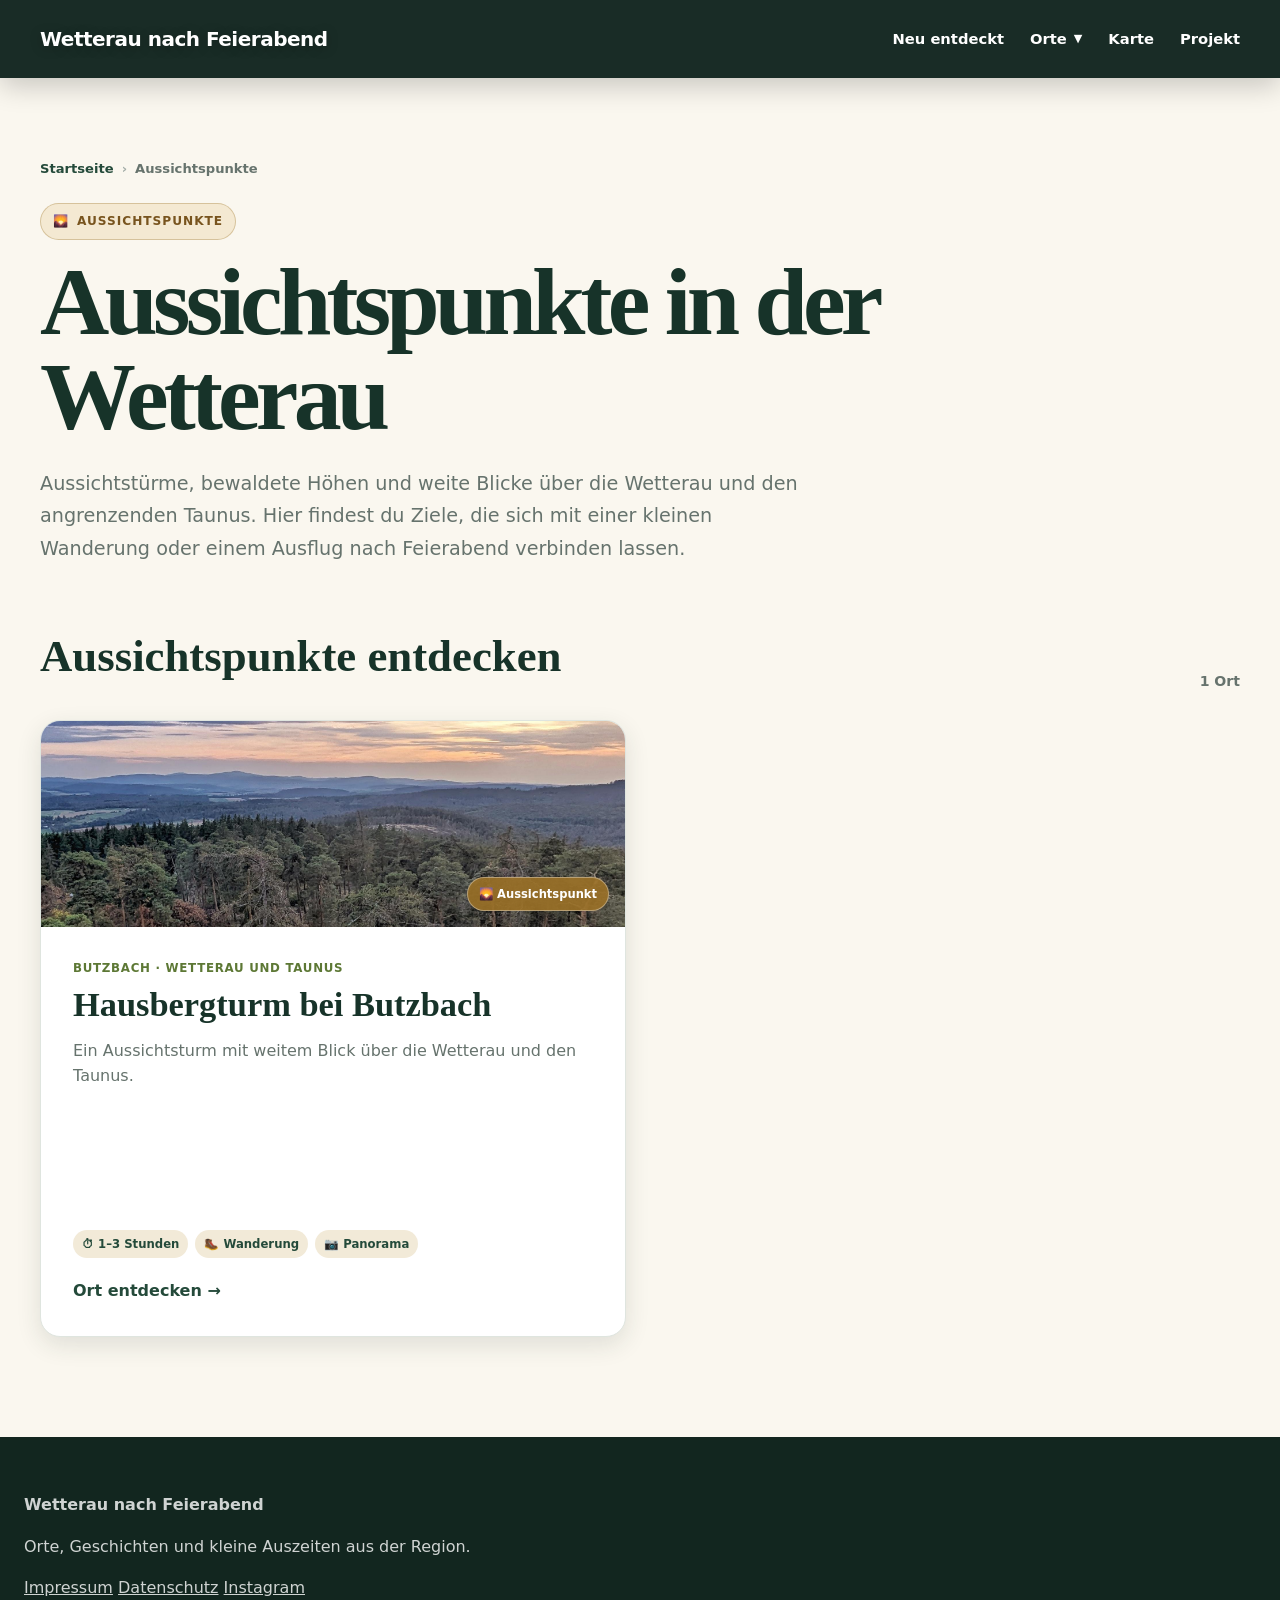
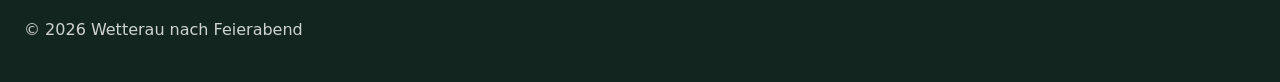
==== commit 7be7f1b5: "Fix indentation in site header HTML" ====
--- a/aussichtspunkte/index.html
+++ b/aussichtspunkte/index.html
@@ -304,8 +304,7 @@
     </a>
 
     <header
-        id="siteHeader"
-        class="site-header site-header-solid"
+        id="siteHeader" class="site-header site-header-solid"
     >
         <nav
             class="site-navigation"
--- a/assets/css/navigation.css
+++ b/assets/css/navigation.css
@@ -0,0 +1,366 @@
+:root {
+    --header-height: 78px;
+}
+
+/*
+ * Gemeinsamer Header
+ */
+.site-header {
+    position: fixed;
+    top: 0;
+    right: 0;
+    left: 0;
+    z-index: 5000;
+    width: 100%;
+    min-height: var(--header-height);
+    color: var(--white);
+    background-color: transparent;
+    transition:
+        background-color 220ms ease,
+        box-shadow 220ms ease,
+        backdrop-filter 220ms ease,
+        -webkit-backdrop-filter 220ms ease;
+}
+
+/*
+ * Farbiger Zustand:
+ * - nach dem Scrollen
+ * - bei geöffnetem Mobilmenü
+ * - auf Seiten ohne Hero
+ */
+.site-header.is-scrolled,
+.site-header.is-menu-open,
+.site-header.site-header-solid {
+    background-color: rgb(18 38 31 / 97%);
+    box-shadow: 0 8px 28px rgb(0 0 0 / 20%);
+    -webkit-backdrop-filter: blur(12px);
+    backdrop-filter: blur(12px);
+}
+
+.site-navigation {
+    display: flex;
+    width: min(100% - 40px, var(--content-width));
+    min-height: var(--header-height);
+    margin: 0 auto;
+    gap: 30px;
+    align-items: center;
+    justify-content: space-between;
+}
+
+.site-logo {
+    position: relative;
+    z-index: 5002;
+    color: var(--white);
+    font-size: 1.25rem;
+    font-weight: 850;
+    letter-spacing: -0.025em;
+    line-height: 1.1;
+    text-decoration: none;
+    text-shadow: 0 2px 12px rgb(0 0 0 / 30%);
+}
+
+.site-menu {
+    display: flex;
+    gap: 26px;
+    align-items: center;
+}
+
+.site-menu > a,
+.site-dropdown-toggle {
+    display: inline-flex;
+    min-height: 44px;
+    padding: 8px 0;
+    align-items: center;
+    color: var(--white);
+    background: transparent;
+    border: 0;
+    cursor: pointer;
+    font-size: 0.92rem;
+    font-weight: 720;
+    text-decoration: none;
+}
+
+.site-menu > a:hover,
+.site-menu > a:focus-visible,
+.site-dropdown-toggle:hover,
+.site-dropdown-toggle:focus-visible {
+    color: #f2d48b;
+}
+
+.site-menu > a:focus-visible,
+.site-dropdown-toggle:focus-visible,
+.menu-toggle:focus-visible {
+    outline: 3px solid rgb(211 164 73 / 55%);
+    outline-offset: 4px;
+}
+
+/*
+ * Dropdown
+ */
+.site-dropdown {
+    position: relative;
+}
+
+.site-dropdown-toggle {
+    gap: 7px;
+}
+
+.site-dropdown-arrow {
+    display: inline-block;
+    font-size: 0.7rem;
+    transition: transform 180ms ease;
+}
+
+.site-dropdown.is-open .site-dropdown-arrow {
+    transform: rotate(180deg);
+}
+
+.site-dropdown-panel {
+    position: absolute;
+    top: calc(100% + 8px);
+    right: 0;
+    display: grid;
+    visibility: hidden;
+    width: min(280px, calc(100vw - 32px));
+    padding: 10px;
+    background: rgb(255 253 248 / 98%);
+    border: 1px solid rgb(36 74 58 / 16%);
+    border-radius: 14px;
+    box-shadow: 0 18px 45px rgb(0 0 0 / 22%);
+    opacity: 0;
+    transform: translateY(-8px);
+    transition:
+        visibility 180ms ease,
+        opacity 180ms ease,
+        transform 180ms ease;
+    -webkit-backdrop-filter: blur(12px);
+    backdrop-filter: blur(12px);
+}
+
+.site-dropdown:hover .site-dropdown-panel,
+.site-dropdown:focus-within .site-dropdown-panel,
+.site-dropdown.is-open .site-dropdown-panel {
+    visibility: visible;
+    opacity: 1;
+    transform: translateY(0);
+}
+
+.site-dropdown-panel a {
+    display: flex;
+    gap: 10px;
+    min-height: 45px;
+    padding: 10px 12px;
+    align-items: center;
+    color: var(--forest-dark);
+    border-radius: 9px;
+    font-size: 0.88rem;
+    font-weight: 720;
+    text-decoration: none;
+}
+
+.site-dropdown-panel a:hover,
+.site-dropdown-panel a:focus-visible {
+    color: var(--forest-dark);
+    background: var(--sand);
+}
+
+.site-dropdown-separator {
+    height: 1px;
+    margin: 7px 4px;
+    background: var(--border);
+}
+
+/*
+ * Burger
+ */
+.menu-toggle {
+    position: relative;
+    z-index: 5002;
+    display: none;
+    width: 46px;
+    height: 46px;
+    padding: 9px;
+    color: var(--white);
+    background: rgb(18 38 31 / 45%);
+    border: 1px solid rgb(255 255 255 / 35%);
+    border-radius: 11px;
+    cursor: pointer;
+}
+
+.menu-toggle-line {
+    position: absolute;
+    left: 10px;
+    display: block;
+    width: 24px;
+    height: 2px;
+    background: currentColor;
+    border-radius: 999px;
+    transition:
+        top 190ms ease,
+        transform 190ms ease,
+        opacity 150ms ease;
+}
+
+.menu-toggle-line:nth-child(1) {
+    top: 14px;
+}
+
+.menu-toggle-line:nth-child(2) {
+    top: 21px;
+}
+
+.menu-toggle-line:nth-child(3) {
+    top: 28px;
+}
+
+.menu-toggle.is-open .menu-toggle-line:nth-child(1) {
+    top: 21px;
+    transform: rotate(45deg);
+}
+
+.menu-toggle.is-open .menu-toggle-line:nth-child(2) {
+    opacity: 0;
+}
+
+.menu-toggle.is-open .menu-toggle-line:nth-child(3) {
+    top: 21px;
+    transform: rotate(-45deg);
+}
+
+body.menu-open {
+    overflow: hidden;
+}
+
+/*
+ * Mobile Navigation
+ */
+@media (max-width: 820px) {
+    :root {
+        --header-height: 70px;
+    }
+
+    .site-navigation {
+        width: min(100% - 30px, var(--content-width));
+    }
+
+    .site-logo {
+        max-width: calc(100% - 70px);
+        font-size: 1.08rem;
+    }
+
+    .menu-toggle {
+        display: block;
+        flex: 0 0 auto;
+    }
+
+    .site-menu {
+        position: fixed;
+        top: 0;
+        right: 0;
+        bottom: 0;
+        z-index: 5001;
+        display: flex;
+        visibility: hidden;
+        width: min(360px, 88vw);
+        padding:
+            calc(var(--header-height) + 30px)
+            24px
+            35px;
+        gap: 4px;
+        overflow-y: auto;
+        align-items: stretch;
+        flex-direction: column;
+        background:
+            linear-gradient(
+                160deg,
+                #173329,
+                #12261f
+            );
+        box-shadow: -15px 0 45px rgb(0 0 0 / 30%);
+        opacity: 0;
+        pointer-events: none;
+        transform: translateX(105%);
+        transition:
+            visibility 240ms ease,
+            opacity 240ms ease,
+            transform 240ms ease;
+    }
+
+    .site-menu.is-open {
+        visibility: visible;
+        opacity: 1;
+        pointer-events: auto;
+        transform: translateX(0);
+    }
+
+    .site-menu > a,
+    .site-dropdown-toggle {
+        width: 100%;
+        min-height: 52px;
+        padding: 12px 10px;
+        justify-content: space-between;
+        border-bottom: 1px solid rgb(255 255 255 / 10%);
+        font-size: 1rem;
+    }
+
+    .site-dropdown {
+        width: 100%;
+    }
+
+    .site-dropdown-panel {
+        position: static;
+        display: none;
+        visibility: visible;
+        width: 100%;
+        margin: 0;
+        padding: 6px 0 10px 14px;
+        background: transparent;
+        border: 0;
+        border-radius: 0;
+        box-shadow: none;
+        opacity: 1;
+        transform: none;
+        transition: none;
+        -webkit-backdrop-filter: none;
+        backdrop-filter: none;
+    }
+
+    /*
+     * Desktop-Hover auf Mobile ausdrücklich überschreiben.
+     */
+    .site-dropdown:hover .site-dropdown-panel,
+    .site-dropdown:focus-within .site-dropdown-panel {
+        display: none;
+    }
+
+    .site-dropdown.is-open .site-dropdown-panel,
+    .site-dropdown.is-open:hover .site-dropdown-panel,
+    .site-dropdown.is-open:focus-within .site-dropdown-panel {
+        display: grid;
+    }
+
+    .site-dropdown-panel a {
+        color: rgb(255 255 255 / 86%);
+        background: transparent;
+    }
+
+    .site-dropdown-panel a:hover,
+    .site-dropdown-panel a:focus-visible {
+        color: var(--white);
+        background: rgb(255 255 255 / 8%);
+    }
+
+    .site-dropdown-separator {
+        background: rgb(255 255 255 / 12%);
+    }
+}
+
+@media (prefers-reduced-motion: reduce) {
+    .site-header,
+    .site-menu,
+    .menu-toggle-line,
+    .site-dropdown-arrow,
+    .site-dropdown-panel {
+        transition: none;
+    }
+}
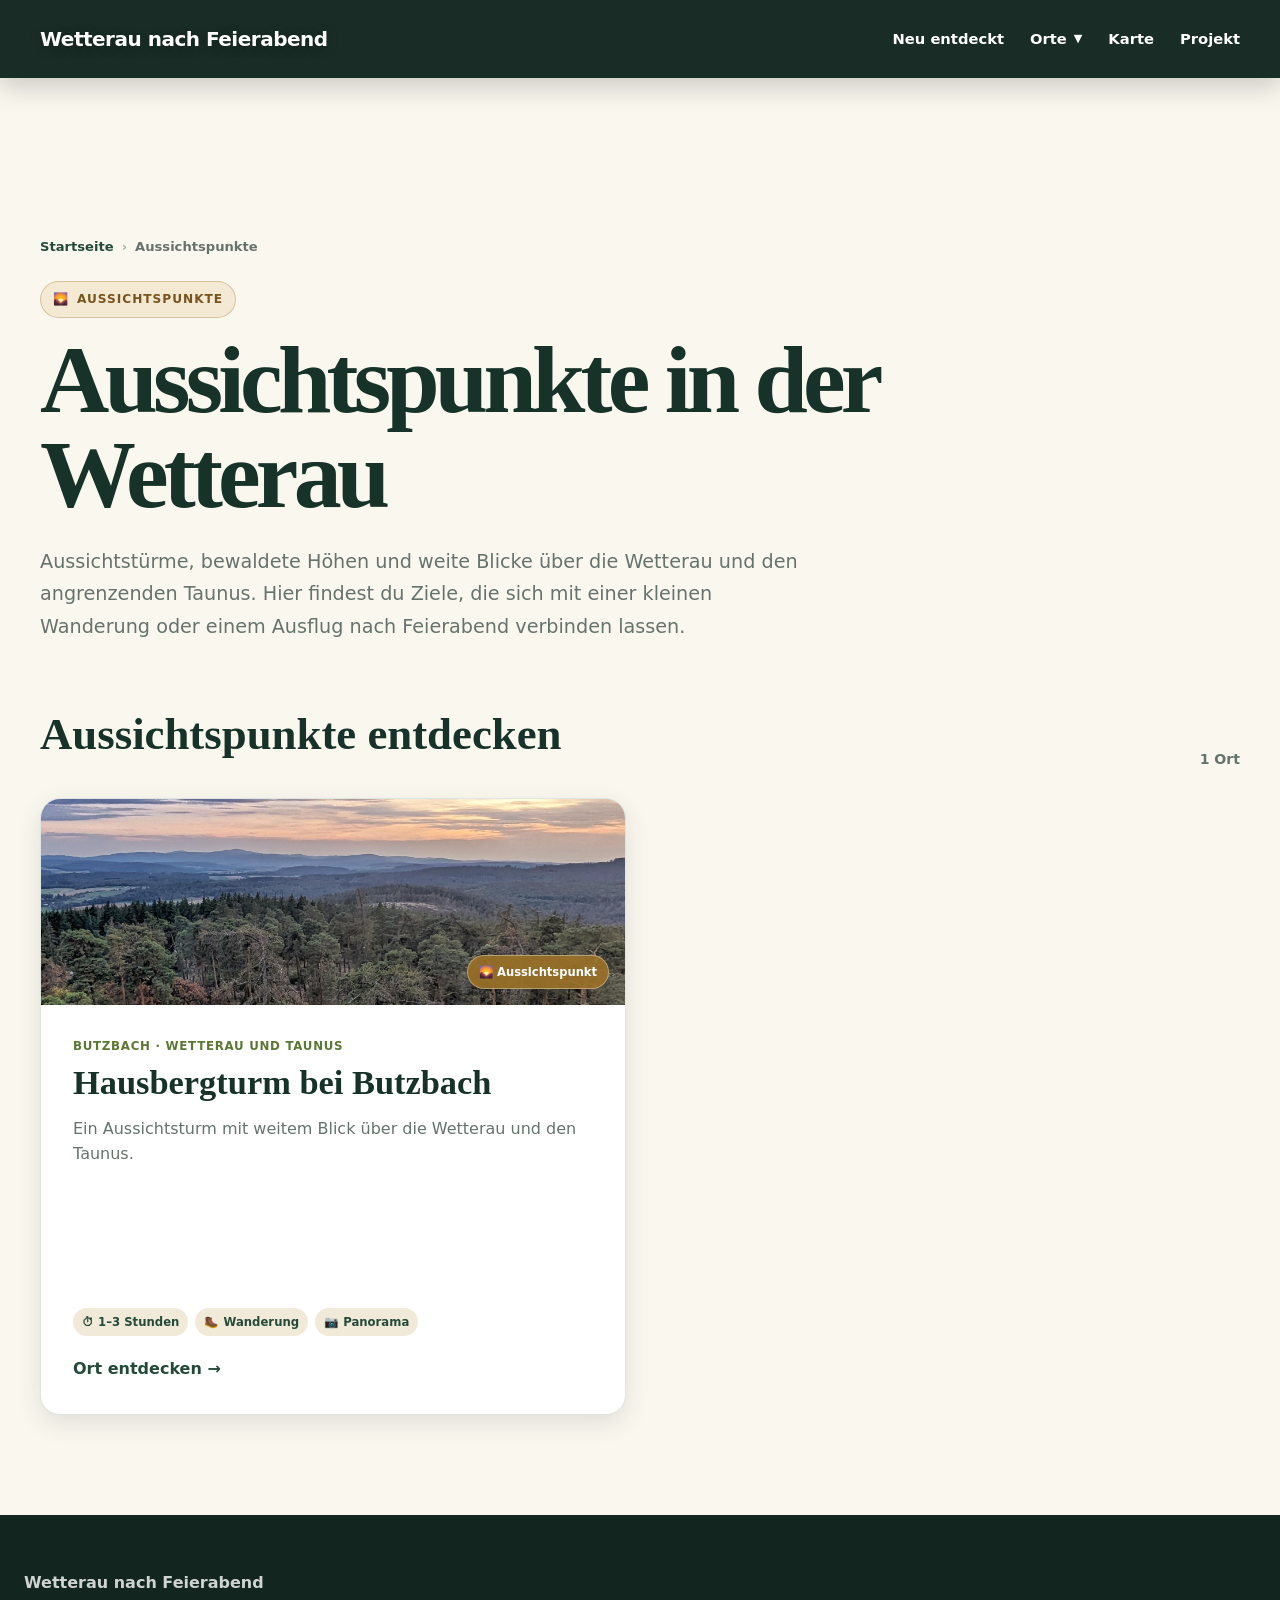
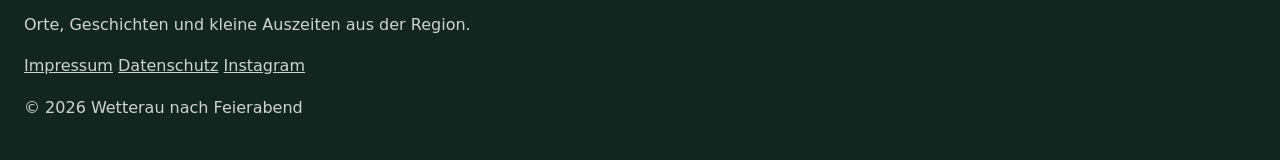
==== commit b26f231a: "Change favicon from SVG to PNG format" ====
--- a/aussichtspunkte/index.html
+++ b/aussichtspunkte/index.html
@@ -52,10 +52,10 @@
     <meta property="og:locale" content="de_DE">
 
     <link
-        rel="icon"
-        href="../assets/images/favicon.svg?v=1"
-        type="image/svg+xml"
-    >
+    rel="icon"
+    href="./assets/images/favicon.png"
+    type="image/svg+xml"
+>
 
     <link
         rel="stylesheet"
@@ -296,6 +296,11 @@
             }
         }
     </style>
+    <link
+    rel="stylesheet"
+    href="/assets/css/navigation.css?v=2"
+>
+    <script src="/assets/js/navigation.js?v=2"></script>
 </head>
 
 <body class="category-page">
--- a/assets/css/style.css
+++ b/assets/css/style.css
@@ -1916,7 +1916,7 @@
     min-height: 38px;
     padding: 7px 13px;
     align-items: center;
-    color: var(--text);
+    color: var(--muted);
     background: var(--white);
     border: 1px solid var(--border);
     border-radius: 999px;
@@ -1924,22 +1924,19 @@
     font-size: 0.82rem;
     font-weight: 750;
     line-height: 1;
+    opacity: 0.68;
     transition:
         color 160ms ease,
         background-color 160ms ease,
         border-color 160ms ease,
         box-shadow 160ms ease,
+        opacity 160ms ease,
         transform 160ms ease;
 }
 
 .map-filter-chip:hover {
-    border-color: var(--apple);
+    opacity: 1;
     transform: translateY(-1px);
-}
-
-.map-filter-chip:focus-visible {
-    outline: 3px solid rgb(211 164 73 / 40%);
-    outline-offset: 3px;
 }
 
 .map-filter-chip.is-active {
@@ -1947,9 +1944,10 @@
     background: var(--forest);
     border-color: var(--forest);
     box-shadow: 0 5px 14px rgb(23 51 41 / 18%);
-}
-
-.map-filter-chip.is-unavailable {
+    opacity: 1;
+}
+
+.map-filter-chip[hidden] {
     display: none;
 }
 
--- a/assets/css/navigation.css
+++ b/assets/css/navigation.css
@@ -364,3 +364,7 @@
         transition: none;
     }
 }
+
+.category-page main {
+    padding-top: var(--header-height);
+}
--- a/assets/css/navigation.css
+++ b/assets/css/navigation.css
@@ -364,3 +364,7 @@
         transition: none;
     }
 }
+
+.category-page main {
+    padding-top: var(--header-height);
+}
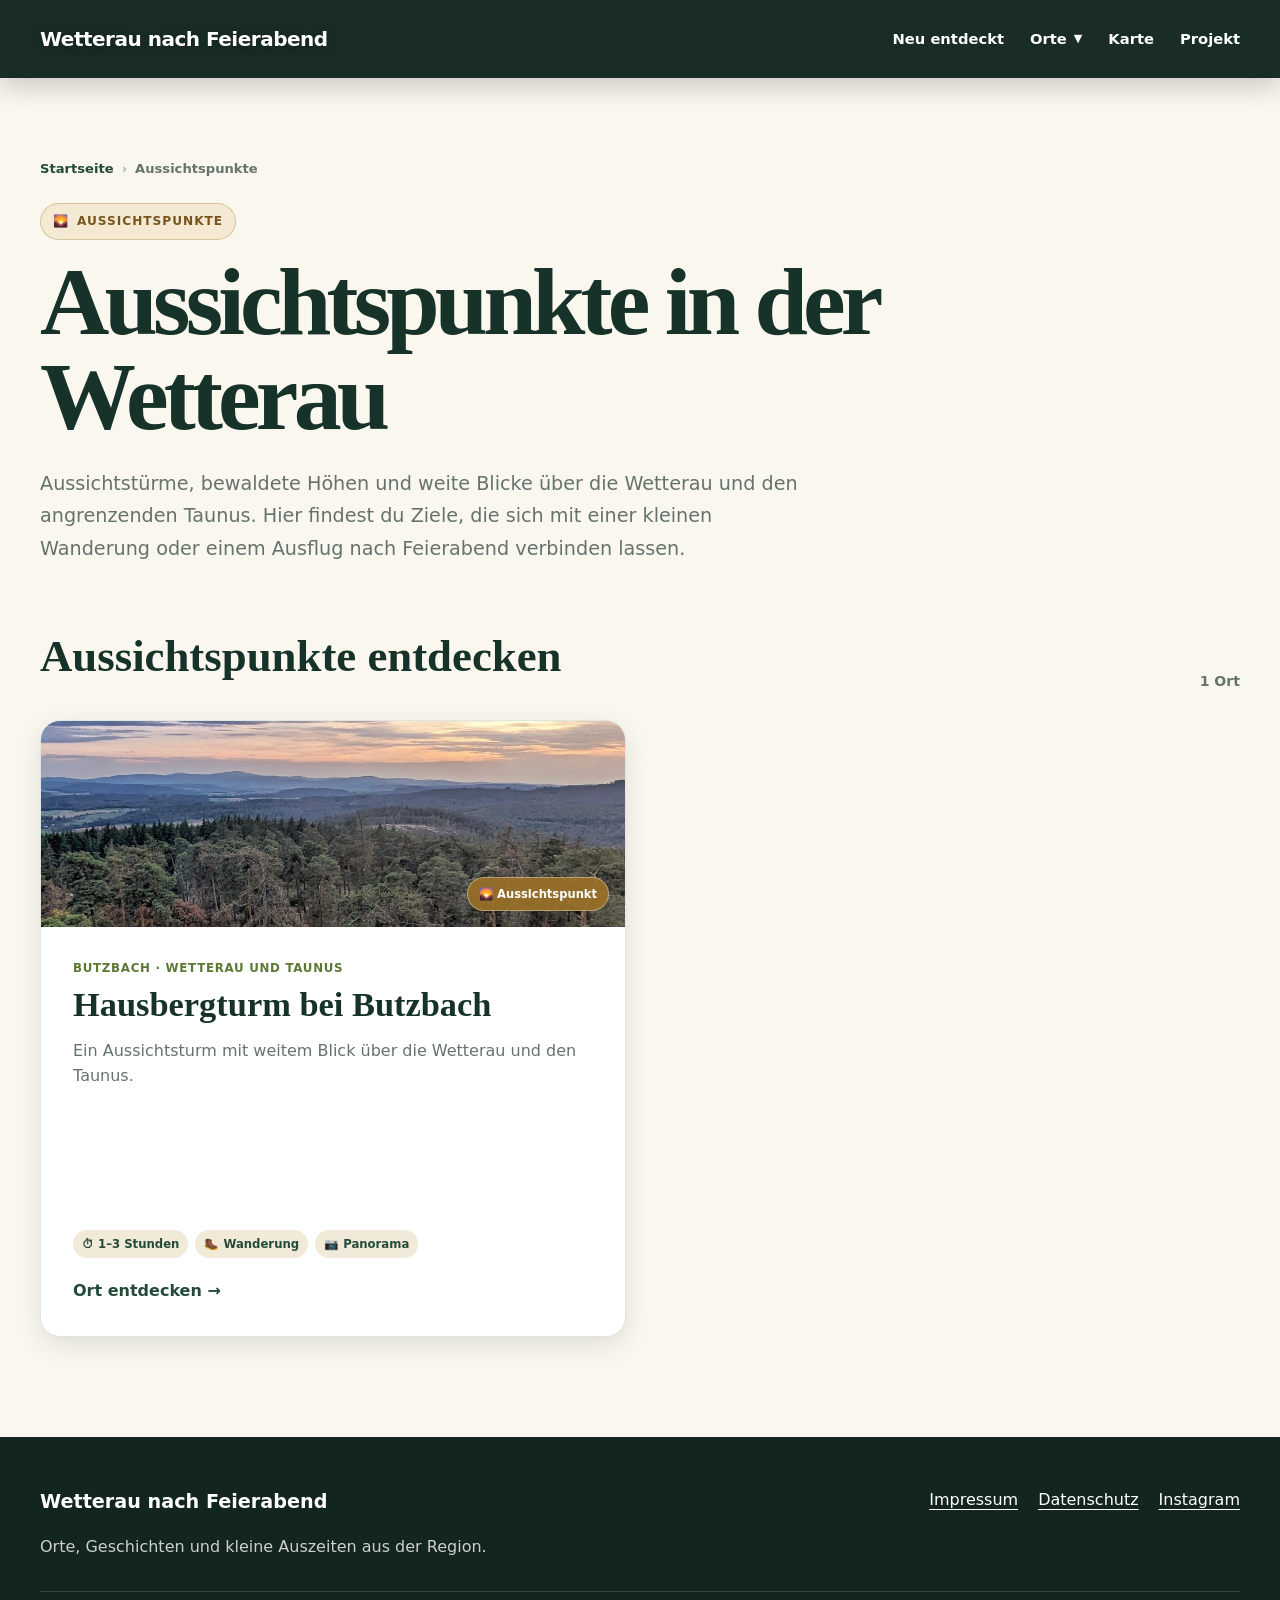
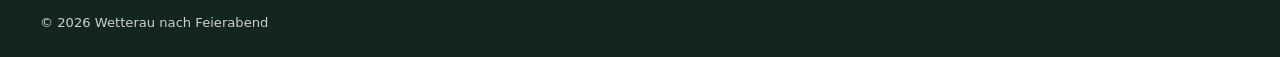
==== commit 72272cdb: "Update asset links and versioning in index.html" ====
--- a/aussichtspunkte/index.html
+++ b/aussichtspunkte/index.html
@@ -53,19 +53,24 @@
 
     <link
     rel="icon"
-    href="./assets/images/favicon.png"
-    type="image/svg+xml"
+    href="/favicon.png?v=6"
+    type="image/png"
 >
 
-    <link
-        rel="stylesheet"
-        href="../assets/css/style.css?v=16"
-    >
-
-    <link
-        rel="stylesheet"
-        href="../assets/css/navigation.css?v=1"
-    >
+<link
+    rel="stylesheet"
+    href="/assets/css/style.css?v=20"
+>
+
+<link
+    rel="stylesheet"
+    href="/assets/css/navigation.css?v=6"
+>
+
+<link
+    rel="stylesheet"
+    href="/assets/css/location.css?v=7"
+>
 
     <style>
         .category-page {
@@ -303,7 +308,7 @@
     <script src="/assets/js/navigation.js?v=2"></script>
 </head>
 
-<body class="category-page">
+<body class="category-page has-solid-header">
     <a class="skip-link" href="#main-content">
         Zum Inhalt springen
     </a>
@@ -510,6 +515,6 @@
         </p>
     </footer>
 
-    <script src="../assets/js/navigation.js?v=1"></script>
+    <script src="/assets/js/navigation.js?v=6"></script>
 </body>
 </html>
--- a/assets/css/navigation.css
+++ b/assets/css/navigation.css
@@ -2,9 +2,6 @@
     --header-height: 78px;
 }
 
-/*
- * Gemeinsamer Header
- */
 .site-header {
     position: fixed;
     top: 0;
@@ -22,12 +19,6 @@
         -webkit-backdrop-filter 220ms ease;
 }
 
-/*
- * Farbiger Zustand:
- * - nach dem Scrollen
- * - bei geöffnetem Mobilmenü
- * - auf Seiten ohne Hero
- */
 .site-header.is-scrolled,
 .site-header.is-menu-open,
 .site-header.site-header-solid {
@@ -94,9 +85,6 @@
     outline-offset: 4px;
 }
 
-/*
- * Dropdown
- */
 .site-dropdown {
     position: relative;
 }
@@ -170,21 +158,19 @@
     background: var(--border);
 }
 
-/*
- * Burger
- */
 .menu-toggle {
     position: relative;
-    z-index: 5002;
+    z-index: 5003;
     display: none;
     width: 46px;
     height: 46px;
     padding: 9px;
     color: var(--white);
-    background: rgb(18 38 31 / 45%);
-    border: 1px solid rgb(255 255 255 / 35%);
+    background: rgb(18 38 31 / 48%);
+    border: 1px solid rgb(255 255 255 / 38%);
     border-radius: 11px;
     cursor: pointer;
+    appearance: none;
 }
 
 .menu-toggle-line {
@@ -195,6 +181,7 @@
     height: 2px;
     background: currentColor;
     border-radius: 999px;
+    pointer-events: none;
     transition:
         top 190ms ease,
         transform 190ms ease,
@@ -231,9 +218,6 @@
     overflow: hidden;
 }
 
-/*
- * Mobile Navigation
- */
 @media (max-width: 820px) {
     :root {
         --header-height: 70px;
@@ -325,9 +309,6 @@
         backdrop-filter: none;
     }
 
-    /*
-     * Desktop-Hover auf Mobile ausdrücklich überschreiben.
-     */
     .site-dropdown:hover .site-dropdown-panel,
     .site-dropdown:focus-within .site-dropdown-panel {
         display: none;
@@ -365,6 +346,581 @@
     }
 }
 
-.category-page main {
+/*
+ * Vollflächige mobile Navigation
+ */
+@media (max-width: 820px) {
+    :root {
+        --header-height: 72px;
+    }
+
+    .site-header {
+        min-height: var(--header-height);
+    }
+
+    .site-navigation {
+        width: 100%;
+        min-height: var(--header-height);
+        padding-right: max(18px, env(safe-area-inset-right));
+        padding-left: max(18px, env(safe-area-inset-left));
+    }
+
+    .site-logo {
+        z-index: 5004;
+        max-width: calc(100% - 72px);
+        color: var(--white);
+        font-size: clamp(1rem, 4.5vw, 1.2rem);
+        line-height: 1.15;
+        white-space: normal;
+    }
+
+    .menu-toggle {
+        z-index: 5005;
+        display: block;
+        width: 48px;
+        height: 48px;
+        flex: 0 0 48px;
+    }
+
+    /*
+     * Das Menü belegt den gesamten sichtbaren Bildschirm.
+     */
+    .site-menu {
+        position: fixed;
+        inset: 0;
+        z-index: 5001;
+        display: flex;
+        visibility: hidden;
+        width: 100vw;
+        height: 100vh;
+        height: 100dvh;
+        min-height: 100vh;
+        margin: 0;
+        padding:
+            calc(
+                var(--header-height) +
+                28px +
+                env(safe-area-inset-top)
+            )
+            max(24px, env(safe-area-inset-right))
+            calc(36px + env(safe-area-inset-bottom))
+            max(24px, env(safe-area-inset-left));
+        gap: 6px;
+        overflow-x: hidden;
+        overflow-y: auto;
+        align-items: stretch;
+        justify-content: flex-start;
+        flex-direction: column;
+        color: var(--white);
+        background:
+            linear-gradient(
+                160deg,
+                #173329 0%,
+                #12261f 58%,
+                #0d1f19 100%
+            );
+        box-shadow: none;
+        opacity: 0;
+        pointer-events: none;
+        overscroll-behavior: contain;
+        transform: translateX(100%);
+        transition:
+            visibility 260ms ease,
+            opacity 260ms ease,
+            transform 260ms ease;
+        -webkit-overflow-scrolling: touch;
+    }
+
+    .site-menu.is-open {
+        visibility: visible;
+        opacity: 1;
+        pointer-events: auto;
+        transform: translateX(0);
+    }
+
+    /*
+     * Hauptlinks mit großzügigen Touch-Flächen.
+     */
+    .site-menu > a,
+    .site-dropdown-toggle {
+        width: 100%;
+        min-height: 58px;
+        padding: 14px 12px;
+        justify-content: space-between;
+        color: var(--white);
+        background: transparent;
+        border: 0;
+        border-bottom: 1px solid rgb(255 255 255 / 13%);
+        border-radius: 0;
+        font-size: clamp(1.05rem, 4.8vw, 1.22rem);
+        font-weight: 750;
+        line-height: 1.25;
+        text-align: left;
+    }
+
+    .site-menu > a:hover,
+    .site-menu > a:focus-visible,
+    .site-dropdown-toggle:hover,
+    .site-dropdown-toggle:focus-visible {
+        color: #f2d48b;
+        background: rgb(255 255 255 / 5%);
+    }
+
+    /*
+     * Der Dropdown-Bereich nimmt ebenfalls die volle Breite ein.
+     */
+    .site-dropdown {
+        width: 100%;
+    }
+
+    .site-dropdown-arrow {
+        margin-left: auto;
+        font-size: 0.78rem;
+    }
+
+    .site-dropdown-panel {
+        position: static;
+        display: none;
+        visibility: visible;
+        width: 100%;
+        margin: 0;
+        padding: 8px 0 12px 14px;
+        background: transparent;
+        border: 0;
+        border-radius: 0;
+        box-shadow: none;
+        opacity: 1;
+        transform: none;
+        transition: none;
+        -webkit-backdrop-filter: none;
+        backdrop-filter: none;
+    }
+
+    /*
+     * Die Desktop-Hover-Regeln auf Touch-Geräten deaktivieren.
+     */
+    .site-dropdown:hover .site-dropdown-panel,
+    .site-dropdown:focus-within .site-dropdown-panel {
+        display: none;
+    }
+
+    .site-dropdown.is-open .site-dropdown-panel,
+    .site-dropdown.is-open:hover .site-dropdown-panel,
+    .site-dropdown.is-open:focus-within .site-dropdown-panel {
+        display: grid;
+    }
+
+    .site-dropdown-panel a {
+        display: flex;
+        gap: 12px;
+        width: 100%;
+        min-height: 52px;
+        padding: 12px 14px;
+        align-items: center;
+        color: rgb(255 255 255 / 88%);
+        background: transparent;
+        border-radius: 10px;
+        font-size: clamp(0.98rem, 4.3vw, 1.1rem);
+        font-weight: 680;
+        line-height: 1.25;
+    }
+
+    .site-dropdown-panel a:hover,
+    .site-dropdown-panel a:focus-visible {
+        color: var(--white);
+        background: rgb(255 255 255 / 9%);
+    }
+
+    .site-dropdown-separator {
+        height: 1px;
+        margin: 7px 10px;
+        background: rgb(255 255 255 / 12%);
+    }
+
+    /*
+     * Etwas Abstand nach dem letzten Link.
+     */
+    .site-menu > :last-child {
+        margin-bottom: 20px;
+    }
+
+    body.menu-open {
+        overflow: hidden;
+        touch-action: none;
+    }
+}
+
+/*
+ * Besonders schmale Smartphones.
+ */
+@media (max-width: 380px) {
+    :root {
+        --header-height: 68px;
+    }
+
+    .site-navigation {
+        padding-right: 14px;
+        padding-left: 14px;
+    }
+
+    .site-logo {
+        max-width: calc(100% - 64px);
+        font-size: 0.98rem;
+    }
+
+    .menu-toggle {
+        width: 44px;
+        height: 44px;
+        flex-basis: 44px;
+    }
+
+    .menu-toggle-line {
+        left: 9px;
+    }
+
+    .site-menu {
+        padding:
+            calc(
+                var(--header-height) +
+                22px +
+                env(safe-area-inset-top)
+            )
+            18px
+            calc(28px + env(safe-area-inset-bottom));
+    }
+
+    .site-menu > a,
+    .site-dropdown-toggle {
+        min-height: 54px;
+        padding: 12px 9px;
+        font-size: 1rem;
+    }
+
+    .site-dropdown-panel {
+        padding-left: 8px;
+    }
+
+    .site-dropdown-panel a {
+        min-height: 48px;
+        padding: 10px;
+        font-size: 0.94rem;
+    }
+}
+
+/*
+ * Smartphones im Querformat:
+ * kleinere Abstände, damit alle Links gut erreichbar bleiben.
+ */
+@media (
+    max-width: 920px
+) and (
+    max-height: 520px
+) and (
+    orientation: landscape
+) {
+    :root {
+        --header-height: 62px;
+    }
+
+    .site-navigation {
+        min-height: var(--header-height);
+    }
+
+    .site-menu {
+        padding:
+            calc(
+                var(--header-height) +
+                12px +
+                env(safe-area-inset-top)
+            )
+            max(24px, env(safe-area-inset-right))
+            calc(20px + env(safe-area-inset-bottom))
+            max(24px, env(safe-area-inset-left));
+        gap: 2px;
+    }
+
+    .site-menu > a,
+    .site-dropdown-toggle {
+        min-height: 46px;
+        padding: 9px 12px;
+        font-size: 0.98rem;
+    }
+
+    .site-dropdown-panel a {
+        min-height: 42px;
+        padding: 8px 12px;
+        font-size: 0.9rem;
+    }
+}
+
+/*
+ * Einheitliches Verhalten auf allen Seiten
+ */
+
+/*
+ * Seiten ohne großes Hero-Bild benötigen Platz für
+ * den fest positionierten Header.
+ */
+.has-solid-header {
     padding-top: var(--header-height);
 }
+
+/*
+ * Sprungmarken dürfen nicht unter dem Header verschwinden.
+ */
+#neu,
+#karte,
+#orte,
+#projekt,
+#social-media {
+    scroll-margin-top: calc(var(--header-height) + 20px);
+}
+
+/*
+ * Einheitliche Höhe auf allen Seiten.
+ */
+.site-header,
+.site-navigation {
+    min-height: var(--header-height);
+}
+
+/*
+ * Alte Seitenregeln dürfen den gemeinsamen Header
+ * nicht verändern.
+ */
+.site-header .site-navigation {
+    padding-top: 0;
+    padding-bottom: 0;
+}
+
+.site-header .site-menu {
+    margin: 0;
+}
+
+/*
+ * Vollflächige mobile Navigation.
+ */
+@media (max-width: 820px) {
+    :root {
+        --header-height: 72px;
+    }
+
+    .site-header {
+        min-height: var(--header-height);
+    }
+
+    .site-navigation {
+        width: 100%;
+        min-height: var(--header-height);
+        padding-right: max(18px, env(safe-area-inset-right));
+        padding-left: max(18px, env(safe-area-inset-left));
+    }
+
+    .site-logo {
+        z-index: 5004;
+        max-width: calc(100% - 72px);
+        color: var(--white);
+        font-size: clamp(1rem, 4.5vw, 1.2rem);
+        line-height: 1.15;
+        white-space: normal;
+    }
+
+    .menu-toggle {
+        z-index: 5005;
+        display: block;
+        width: 48px;
+        height: 48px;
+        flex: 0 0 48px;
+    }
+
+    .site-menu {
+        position: fixed;
+        inset: 0;
+        z-index: 5001;
+        display: flex;
+        visibility: hidden;
+        width: 100vw;
+        height: 100vh;
+        height: 100dvh;
+        min-height: 100vh;
+        margin: 0;
+        padding:
+            calc(
+                var(--header-height) +
+                28px +
+                env(safe-area-inset-top)
+            )
+            max(24px, env(safe-area-inset-right))
+            calc(36px + env(safe-area-inset-bottom))
+            max(24px, env(safe-area-inset-left));
+        gap: 6px;
+        overflow-x: hidden;
+        overflow-y: auto;
+        align-items: stretch;
+        justify-content: flex-start;
+        flex-direction: column;
+        color: var(--white);
+        background:
+            linear-gradient(
+                160deg,
+                #173329 0%,
+                #12261f 58%,
+                #0d1f19 100%
+            );
+        box-shadow: none;
+        opacity: 0;
+        pointer-events: none;
+        overscroll-behavior: contain;
+        transform: translateX(100%);
+        transition:
+            visibility 260ms ease,
+            opacity 260ms ease,
+            transform 260ms ease;
+        -webkit-overflow-scrolling: touch;
+    }
+
+    .site-menu.is-open {
+        visibility: visible;
+        opacity: 1;
+        pointer-events: auto;
+        transform: translateX(0);
+    }
+
+    .site-menu > a,
+    .site-dropdown-toggle {
+        width: 100%;
+        min-height: 58px;
+        padding: 14px 12px;
+        justify-content: space-between;
+        color: var(--white);
+        background: transparent;
+        border: 0;
+        border-bottom: 1px solid rgb(255 255 255 / 13%);
+        border-radius: 0;
+        font-size: clamp(1.05rem, 4.8vw, 1.22rem);
+        font-weight: 750;
+        line-height: 1.25;
+        text-align: left;
+    }
+
+    .site-dropdown {
+        width: 100%;
+    }
+
+    .site-dropdown-arrow {
+        margin-left: auto;
+    }
+
+    .site-dropdown-panel {
+        position: static;
+        display: none;
+        visibility: visible;
+        width: 100%;
+        margin: 0;
+        padding: 8px 0 12px 14px;
+        background: transparent;
+        border: 0;
+        border-radius: 0;
+        box-shadow: none;
+        opacity: 1;
+        transform: none;
+        transition: none;
+        -webkit-backdrop-filter: none;
+        backdrop-filter: none;
+    }
+
+    .site-dropdown:hover .site-dropdown-panel,
+    .site-dropdown:focus-within .site-dropdown-panel {
+        display: none;
+    }
+
+    .site-dropdown.is-open .site-dropdown-panel,
+    .site-dropdown.is-open:hover .site-dropdown-panel,
+    .site-dropdown.is-open:focus-within .site-dropdown-panel {
+        display: grid;
+    }
+
+    .site-dropdown-panel a {
+        display: flex;
+        gap: 12px;
+        width: 100%;
+        min-height: 52px;
+        padding: 12px 14px;
+        align-items: center;
+        color: rgb(255 255 255 / 88%);
+        background: transparent;
+        border-radius: 10px;
+        font-size: clamp(0.98rem, 4.3vw, 1.1rem);
+        font-weight: 680;
+        line-height: 1.25;
+    }
+
+    .site-dropdown-panel a:hover,
+    .site-dropdown-panel a:focus-visible {
+        color: var(--white);
+        background: rgb(255 255 255 / 9%);
+    }
+
+    .site-dropdown-separator {
+        background: rgb(255 255 255 / 12%);
+    }
+
+    .site-menu > :last-child {
+        margin-bottom: 20px;
+    }
+
+    body.menu-open {
+        overflow: hidden;
+        touch-action: none;
+    }
+
+    .has-solid-header {
+        padding-top: var(--header-height);
+    }
+}
+
+@media (max-width: 380px) {
+    :root {
+        --header-height: 68px;
+    }
+
+    .site-navigation {
+        padding-right: 14px;
+        padding-left: 14px;
+    }
+
+    .site-logo {
+        max-width: calc(100% - 64px);
+        font-size: 0.98rem;
+    }
+
+    .menu-toggle {
+        width: 44px;
+        height: 44px;
+        flex-basis: 44px;
+    }
+
+    .site-menu {
+        padding:
+            calc(
+                var(--header-height) +
+                22px +
+                env(safe-area-inset-top)
+            )
+            18px
+            calc(28px + env(safe-area-inset-bottom));
+    }
+
+    .site-menu > a,
+    .site-dropdown-toggle {
+        min-height: 54px;
+        padding: 12px 9px;
+        font-size: 1rem;
+    }
+
+    .site-dropdown-panel a {
+        min-height: 48px;
+        padding: 10px;
+        font-size: 0.94rem;
+    }
+}
--- a/assets/css/location.css
+++ b/assets/css/location.css
@@ -0,0 +1,757 @@
+/*
+ * Gemeinsames Design für Ortsseiten
+ * Wetterau nach Feierabend
+ */
+
+.location-page {
+    min-height: 100vh;
+    color: var(--text);
+    background: var(--sand-light);
+}
+
+/*
+ * Kopfzeile
+ */
+
+/*
+ * Orts-Hero über die gesamte Bildschirmbreite
+ */
+section.location-hero {
+    width: 100%;
+    max-width: none;
+    margin: 0;
+    padding: 0;
+}
+
+.location-header {
+    position: absolute;
+    top: 0;
+    right: 0;
+    left: 0;
+    z-index: 20;
+    padding: 22px 24px;
+    color: var(--white);
+}
+
+.location-navigation {
+    display: flex;
+    width: min(100%, var(--content-width));
+    margin: 0 auto;
+    gap: 28px;
+    align-items: center;
+    justify-content: space-between;
+}
+
+.location-logo {
+    color: var(--white);
+    font-size: 1.25rem;
+    font-weight: 800;
+    letter-spacing: -0.02em;
+    text-decoration: none;
+    text-shadow: 0 2px 10px rgb(0 0 0 / 35%);
+}
+
+.location-menu {
+    display: flex;
+    gap: 22px;
+    align-items: center;
+    flex-wrap: wrap;
+}
+
+.location-menu a {
+    color: var(--white);
+    font-size: 0.92rem;
+    font-weight: 700;
+    text-decoration: none;
+    text-shadow: 0 2px 10px rgb(0 0 0 / 35%);
+}
+
+.location-menu a:hover,
+.location-menu a:focus-visible {
+    text-decoration: underline;
+    text-underline-offset: 5px;
+}
+
+/*
+ * Orts-Hero
+ */
+.location-hero {
+    position: relative;
+    display: flex;
+    min-height: 70vh;
+    min-height: 70svh;
+    overflow: hidden;
+    align-items: flex-end;
+    color: var(--white);
+    background: var(--forest-dark);
+}
+
+.location-hero-image {
+    position: absolute;
+    inset: 0;
+    width: 100%;
+    height: 100%;
+    max-width: none;
+    object-fit: cover;
+    object-position: center 55%;
+}
+
+.location-hero-shade {
+    position: absolute;
+    inset: 0;
+    background:
+        linear-gradient(
+            to bottom,
+            rgb(12 32 25 / 28%) 0%,
+            rgb(12 32 25 / 35%) 40%,
+            rgb(12 32 25 / 90%) 100%
+        );
+}
+
+.location-hero-content {
+    position: relative;
+    z-index: 2;
+    width: min(100% - 40px, var(--content-width));
+    margin: 0 auto;
+    padding-top: 150px;
+    padding-bottom: clamp(48px, 8vw, 90px);
+}
+
+.location-breadcrumb {
+    display: flex;
+    gap: 8px;
+    margin: 0 0 22px;
+    padding: 0;
+    flex-wrap: wrap;
+    align-items: center;
+    color: rgb(255 255 255 / 78%);
+    font-size: 0.82rem;
+    font-weight: 700;
+    list-style: none;
+}
+
+.location-breadcrumb li {
+    display: inline-flex;
+    gap: 8px;
+    align-items: center;
+}
+
+.location-breadcrumb li:not(:last-child)::after {
+    color: rgb(255 255 255 / 45%);
+    content: "›";
+}
+
+.location-breadcrumb a {
+    color: inherit;
+    text-decoration: none;
+}
+
+.location-breadcrumb a:hover {
+    color: var(--white);
+    text-decoration: underline;
+    text-underline-offset: 4px;
+}
+
+.location-category {
+    display: inline-flex;
+    gap: 7px;
+    margin: 0 0 14px;
+    padding: 8px 12px;
+    align-items: center;
+    color: var(--white);
+    background: rgb(93 120 53 / 88%);
+    border: 1px solid rgb(255 255 255 / 30%);
+    border-radius: 999px;
+    font-size: 0.75rem;
+    font-weight: 800;
+    letter-spacing: 0.08em;
+    line-height: 1;
+    text-transform: uppercase;
+    -webkit-backdrop-filter: blur(6px);
+    backdrop-filter: blur(6px);
+}
+
+.location-hero h1 {
+    max-width: 920px;
+    margin: 0;
+    font-family: Georgia, "Times New Roman", serif;
+    font-size: clamp(2.8rem, 8vw, 6rem);
+    font-weight: 700;
+    letter-spacing: -0.05em;
+    line-height: 0.98;
+    text-wrap: balance;
+}
+
+.location-subtitle {
+    max-width: 760px;
+    margin: 22px 0 0;
+    color: rgb(255 255 255 / 88%);
+    font-size: clamp(1rem, 2vw, 1.28rem);
+    line-height: 1.55;
+}
+
+.location-hero-meta {
+    display: flex;
+    gap: 9px;
+    margin-top: 26px;
+    flex-wrap: wrap;
+}
+
+.location-hero-meta span {
+    display: inline-flex;
+    min-height: 34px;
+    padding: 6px 11px;
+    align-items: center;
+    color: var(--white);
+    background: rgb(255 255 255 / 12%);
+    border: 1px solid rgb(255 255 255 / 25%);
+    border-radius: 999px;
+    font-size: 0.78rem;
+    font-weight: 700;
+    -webkit-backdrop-filter: blur(6px);
+    backdrop-filter: blur(6px);
+}
+
+/*
+ * Hauptinhalt
+ */
+.location-main {
+    width: min(100% - 32px, var(--content-width));
+    margin: 0 auto;
+    padding-top: 70px;
+    padding-bottom: 90px;
+}
+
+.location-layout {
+    display: grid;
+    grid-template-columns: minmax(0, 1fr) minmax(280px, 360px);
+    gap: clamp(36px, 6vw, 80px);
+    align-items: start;
+}
+
+.location-article {
+    min-width: 0;
+}
+
+.location-lead {
+    margin: 0 0 42px;
+    color: var(--forest-dark);
+    font-family: Georgia, "Times New Roman", serif;
+    font-size: clamp(1.35rem, 3vw, 2rem);
+    line-height: 1.42;
+}
+
+.location-content-section {
+    margin-top: 48px;
+}
+
+.location-content-section:first-of-type {
+    margin-top: 0;
+}
+
+.location-content-section h2 {
+    margin: 0 0 16px;
+    color: var(--forest-dark);
+    font-family: Georgia, "Times New Roman", serif;
+    font-size: clamp(1.7rem, 4vw, 2.6rem);
+    letter-spacing: -0.025em;
+    line-height: 1.12;
+}
+
+.location-content-section h3 {
+    margin: 28px 0 10px;
+    color: var(--forest);
+    font-size: 1.08rem;
+}
+
+.location-content-section p {
+    margin: 0 0 17px;
+    color: #53625b;
+    font-size: 1rem;
+    line-height: 1.75;
+}
+
+.location-content-section ul {
+    margin: 0 0 20px;
+    padding-left: 22px;
+    color: #53625b;
+}
+
+.location-content-section li {
+    margin-bottom: 8px;
+    line-height: 1.6;
+}
+
+.location-notice {
+    margin-top: 28px;
+    padding: 18px 20px;
+    color: var(--forest-dark);
+    background: var(--sand);
+    border-left: 5px solid var(--grain);
+    border-radius: 0 12px 12px 0;
+}
+
+.location-notice p {
+    margin: 0;
+    color: inherit;
+}
+
+/*
+ * Faktenleiste
+ */
+.location-sidebar {
+    position: sticky;
+    top: 24px;
+}
+
+.location-facts-card,
+.location-links-card {
+    padding: 25px;
+    background: var(--white);
+    border: 1px solid var(--border);
+    border-radius: var(--radius);
+    box-shadow: var(--small-shadow);
+}
+
+.location-links-card {
+    margin-top: 22px;
+}
+
+.location-facts-card h2,
+.location-links-card h2 {
+    margin: 0 0 20px;
+    color: var(--forest-dark);
+    font-family: Georgia, "Times New Roman", serif;
+    font-size: 1.45rem;
+    line-height: 1.2;
+}
+
+.location-facts {
+    margin: 0;
+}
+
+.location-fact {
+    display: grid;
+    grid-template-columns: 32px minmax(0, 1fr);
+    gap: 10px;
+    padding: 13px 0;
+    border-top: 1px solid var(--border);
+}
+
+.location-fact:first-child {
+    padding-top: 0;
+    border-top: 0;
+}
+
+.location-fact:last-child {
+    padding-bottom: 0;
+}
+
+.location-fact-icon {
+    font-size: 1.1rem;
+    line-height: 1.45;
+}
+
+.location-fact dt {
+    color: var(--muted);
+    font-size: 0.72rem;
+    font-weight: 800;
+    letter-spacing: 0.07em;
+    text-transform: uppercase;
+}
+
+.location-fact dd {
+    margin: 2px 0 0;
+    color: var(--forest-dark);
+    font-size: 0.92rem;
+    font-weight: 700;
+}
+
+.location-action-list {
+    display: grid;
+    gap: 10px;
+}
+
+.location-action {
+    display: inline-flex;
+    gap: 8px;
+    min-height: 46px;
+    padding: 11px 15px;
+    align-items: center;
+    justify-content: center;
+    border: 1px solid transparent;
+    border-radius: 10px;
+    font-size: 0.86rem;
+    font-weight: 750;
+    line-height: 1.2;
+    text-align: center;
+    text-decoration: none;
+    transition:
+        background-color 180ms ease,
+        border-color 180ms ease,
+        color 180ms ease,
+        transform 180ms ease;
+}
+
+.location-action:hover {
+    transform: translateY(-1px);
+}
+
+.location-action-map {
+    color: var(--white);
+    background: var(--forest);
+    border-color: var(--forest);
+}
+
+.location-action-map:hover {
+    background: var(--forest-dark);
+}
+
+.location-action-instagram {
+    color: #7a244f;
+    background: #fbeaf2;
+    border-color: #c95d91;
+}
+
+.location-action-instagram:hover {
+    background: #f6d3e3;
+}
+
+.location-action-source {
+    color: var(--forest);
+    background: var(--paper);
+    border-color: var(--forest);
+}
+
+.location-action-source:hover {
+    background: var(--sand);
+}
+
+/*
+ * Bilder
+ */
+.location-figure {
+    margin: 42px 0;
+}
+
+.location-figure img {
+    width: 100%;
+    max-height: 680px;
+    border-radius: var(--radius);
+    box-shadow: var(--small-shadow);
+    object-fit: cover;
+}
+
+.location-figure figcaption {
+    margin-top: 10px;
+    color: var(--muted);
+    font-size: 0.78rem;
+    line-height: 1.5;
+}
+
+/*
+ * Tags
+ */
+.location-tags {
+    display: flex;
+    gap: 8px;
+    margin: 24px 0 0;
+    padding: 0;
+    flex-wrap: wrap;
+    list-style: none;
+}
+
+.location-tags li {
+    margin: 0;
+    padding: 6px 10px;
+    color: var(--forest);
+    background: rgb(120 152 70 / 10%);
+    border: 1px solid rgb(120 152 70 / 28%);
+    border-radius: 999px;
+    font-size: 0.75rem;
+    font-weight: 700;
+}
+
+/*
+ * Ähnliche Orte
+ */
+.related-section {
+    width: min(100% - 32px, var(--content-width));
+    margin: 0 auto;
+    padding-bottom: 90px;
+}
+
+.related-heading {
+    margin-bottom: 28px;
+}
+
+.related-heading .section-label {
+    margin-bottom: 8px;
+}
+
+.related-heading h2 {
+    margin: 0;
+    color: var(--forest-dark);
+    font-family: Georgia, "Times New Roman", serif;
+    font-size: clamp(1.8rem, 4vw, 2.8rem);
+    letter-spacing: -0.03em;
+}
+
+.related-grid {
+    display: grid;
+    grid-template-columns: repeat(2, minmax(0, 1fr));
+    gap: 24px;
+}
+
+.related-card {
+    display: grid;
+    overflow: hidden;
+    grid-template-columns: minmax(140px, 0.8fr) minmax(0, 1.2fr);
+    color: inherit;
+    background: var(--white);
+    border: 1px solid var(--border);
+    border-radius: var(--radius);
+    box-shadow: var(--small-shadow);
+    text-decoration: none;
+    transition:
+        box-shadow 180ms ease,
+        transform 180ms ease;
+}
+
+.related-card:hover {
+    box-shadow: var(--shadow);
+    transform: translateY(-3px);
+}
+
+.related-card img {
+    width: 100%;
+    height: 100%;
+    min-height: 190px;
+    object-fit: cover;
+}
+
+.related-card-content {
+    padding: 22px;
+}
+
+.related-card-category {
+    margin: 0 0 6px;
+    color: var(--apple-dark);
+    font-size: 0.72rem;
+    font-weight: 800;
+    letter-spacing: 0.08em;
+    text-transform: uppercase;
+}
+
+.related-card h3 {
+    margin: 0;
+    color: var(--forest-dark);
+    font-family: Georgia, "Times New Roman", serif;
+    font-size: 1.35rem;
+    line-height: 1.2;
+}
+
+.related-card p {
+    margin: 10px 0 0;
+    color: var(--muted);
+    font-size: 0.88rem;
+    line-height: 1.5;
+}
+
+/*
+ * Footer der Ortsseiten
+ */
+.location-footer {
+    padding: 50px 24px 24px;
+    color: rgb(255 255 255 / 78%);
+    background: #12261f;
+}
+
+.location-footer-content {
+    display: flex;
+    width: min(100%, var(--content-width));
+    margin: 0 auto;
+    gap: 36px;
+    justify-content: space-between;
+}
+
+.location-footer-brand {
+    max-width: 500px;
+}
+
+.location-footer-brand strong {
+    color: var(--white);
+    font-size: 1.2rem;
+}
+
+.location-footer-brand p {
+    margin-bottom: 0;
+}
+
+.location-footer-links {
+    display: flex;
+    gap: 20px;
+    flex-wrap: wrap;
+}
+
+.location-footer-links a {
+    color: var(--white);
+    text-underline-offset: 4px;
+}
+
+.location-footer-notice {
+    width: min(100%, var(--content-width));
+    margin: 34px auto 0;
+    padding: 18px 20px;
+    color: rgb(255 255 255 / 65%);
+    background: rgb(255 255 255 / 5%);
+    border: 1px solid rgb(255 255 255 / 12%);
+    border-radius: 12px;
+    font-size: 0.82rem;
+}
+
+.location-footer-notice p {
+    margin: 0;
+}
+
+.location-copyright {
+    width: min(100%, var(--content-width));
+    margin: 32px auto 0;
+    padding-top: 20px;
+    border-top: 1px solid rgb(255 255 255 / 15%);
+    font-size: 0.82rem;
+}
+
+/*
+ * Tablets
+ */
+@media (max-width: 900px) {
+    .location-layout {
+        grid-template-columns: 1fr;
+    }
+
+    .location-sidebar {
+        position: static;
+        display: grid;
+        grid-template-columns: repeat(2, minmax(0, 1fr));
+        gap: 20px;
+    }
+
+    .location-links-card {
+        margin-top: 0;
+    }
+
+    .related-grid {
+        grid-template-columns: 1fr;
+    }
+}
+
+/*
+ * Smartphones
+ */
+@media (max-width: 720px) {
+    .location-header {
+        padding: 20px;
+    }
+
+    .location-navigation {
+        align-items: flex-start;
+        flex-direction: column;
+        gap: 16px;
+    }
+
+    .location-menu {
+        gap: 15px;
+        justify-content: flex-start;
+    }
+
+    .location-menu a {
+        font-size: 0.9rem;
+    }
+
+    section.location-hero {
+        width: 100%;
+        height: 100vh;
+        height: 100svh;
+        min-height: 720px;
+        margin: 0;
+    }
+
+    .location-hero-image {
+        width: 100%;
+        height: 100%;
+        object-fit: cover;
+        object-position: center center;
+    }
+
+    .location-hero-shade {
+        background:
+            linear-gradient(
+                180deg,
+                rgb(17 43 33 / 82%) 0%,
+                rgb(17 43 33 / 32%) 35%,
+                rgb(17 43 33 / 90%) 100%
+            );
+    }
+
+    .location-hero-content {
+        width: calc(100% - 40px);
+        padding-top: 190px;
+        padding-bottom: 55px;
+    }
+
+    .location-main {
+        padding-top: 55px;
+        padding-bottom: 70px;
+    }
+
+    .location-sidebar {
+        grid-template-columns: 1fr;
+    }
+
+    .related-card {
+        grid-template-columns: 1fr;
+    }
+
+    .related-card img {
+        min-height: 220px;
+        max-height: 300px;
+    }
+
+    .location-footer-content {
+        flex-direction: column;
+    }
+}
+@media (max-width: 480px) {
+    .location-menu {
+        font-size: 0.86rem;
+    }
+
+    .location-hero h1 {
+        font-size: clamp(2.65rem, 13vw, 4rem);
+    }
+
+    .location-hero-meta {
+        gap: 6px;
+    }
+
+    .location-hero-meta span {
+        font-size: 0.72rem;
+    }
+
+    .location-facts-card,
+    .location-links-card {
+        padding: 21px;
+    }
+
+    .location-action {
+        width: 100%;
+    }
+}
+
+@media (prefers-reduced-motion: reduce) {
+    .location-action,
+    .related-card {
+        transition: none;
+    }
+}
--- a/assets/css/navigation.css
+++ b/assets/css/navigation.css
@@ -2,9 +2,6 @@
     --header-height: 78px;
 }
 
-/*
- * Gemeinsamer Header
- */
 .site-header {
     position: fixed;
     top: 0;
@@ -22,12 +19,6 @@
         -webkit-backdrop-filter 220ms ease;
 }
 
-/*
- * Farbiger Zustand:
- * - nach dem Scrollen
- * - bei geöffnetem Mobilmenü
- * - auf Seiten ohne Hero
- */
 .site-header.is-scrolled,
 .site-header.is-menu-open,
 .site-header.site-header-solid {
@@ -94,9 +85,6 @@
     outline-offset: 4px;
 }
 
-/*
- * Dropdown
- */
 .site-dropdown {
     position: relative;
 }
@@ -170,21 +158,19 @@
     background: var(--border);
 }
 
-/*
- * Burger
- */
 .menu-toggle {
     position: relative;
-    z-index: 5002;
+    z-index: 5003;
     display: none;
     width: 46px;
     height: 46px;
     padding: 9px;
     color: var(--white);
-    background: rgb(18 38 31 / 45%);
-    border: 1px solid rgb(255 255 255 / 35%);
+    background: rgb(18 38 31 / 48%);
+    border: 1px solid rgb(255 255 255 / 38%);
     border-radius: 11px;
     cursor: pointer;
+    appearance: none;
 }
 
 .menu-toggle-line {
@@ -195,6 +181,7 @@
     height: 2px;
     background: currentColor;
     border-radius: 999px;
+    pointer-events: none;
     transition:
         top 190ms ease,
         transform 190ms ease,
@@ -231,9 +218,6 @@
     overflow: hidden;
 }
 
-/*
- * Mobile Navigation
- */
 @media (max-width: 820px) {
     :root {
         --header-height: 70px;
@@ -325,9 +309,6 @@
         backdrop-filter: none;
     }
 
-    /*
-     * Desktop-Hover auf Mobile ausdrücklich überschreiben.
-     */
     .site-dropdown:hover .site-dropdown-panel,
     .site-dropdown:focus-within .site-dropdown-panel {
         display: none;
@@ -365,6 +346,581 @@
     }
 }
 
-.category-page main {
+/*
+ * Vollflächige mobile Navigation
+ */
+@media (max-width: 820px) {
+    :root {
+        --header-height: 72px;
+    }
+
+    .site-header {
+        min-height: var(--header-height);
+    }
+
+    .site-navigation {
+        width: 100%;
+        min-height: var(--header-height);
+        padding-right: max(18px, env(safe-area-inset-right));
+        padding-left: max(18px, env(safe-area-inset-left));
+    }
+
+    .site-logo {
+        z-index: 5004;
+        max-width: calc(100% - 72px);
+        color: var(--white);
+        font-size: clamp(1rem, 4.5vw, 1.2rem);
+        line-height: 1.15;
+        white-space: normal;
+    }
+
+    .menu-toggle {
+        z-index: 5005;
+        display: block;
+        width: 48px;
+        height: 48px;
+        flex: 0 0 48px;
+    }
+
+    /*
+     * Das Menü belegt den gesamten sichtbaren Bildschirm.
+     */
+    .site-menu {
+        position: fixed;
+        inset: 0;
+        z-index: 5001;
+        display: flex;
+        visibility: hidden;
+        width: 100vw;
+        height: 100vh;
+        height: 100dvh;
+        min-height: 100vh;
+        margin: 0;
+        padding:
+            calc(
+                var(--header-height) +
+                28px +
+                env(safe-area-inset-top)
+            )
+            max(24px, env(safe-area-inset-right))
+            calc(36px + env(safe-area-inset-bottom))
+            max(24px, env(safe-area-inset-left));
+        gap: 6px;
+        overflow-x: hidden;
+        overflow-y: auto;
+        align-items: stretch;
+        justify-content: flex-start;
+        flex-direction: column;
+        color: var(--white);
+        background:
+            linear-gradient(
+                160deg,
+                #173329 0%,
+                #12261f 58%,
+                #0d1f19 100%
+            );
+        box-shadow: none;
+        opacity: 0;
+        pointer-events: none;
+        overscroll-behavior: contain;
+        transform: translateX(100%);
+        transition:
+            visibility 260ms ease,
+            opacity 260ms ease,
+            transform 260ms ease;
+        -webkit-overflow-scrolling: touch;
+    }
+
+    .site-menu.is-open {
+        visibility: visible;
+        opacity: 1;
+        pointer-events: auto;
+        transform: translateX(0);
+    }
+
+    /*
+     * Hauptlinks mit großzügigen Touch-Flächen.
+     */
+    .site-menu > a,
+    .site-dropdown-toggle {
+        width: 100%;
+        min-height: 58px;
+        padding: 14px 12px;
+        justify-content: space-between;
+        color: var(--white);
+        background: transparent;
+        border: 0;
+        border-bottom: 1px solid rgb(255 255 255 / 13%);
+        border-radius: 0;
+        font-size: clamp(1.05rem, 4.8vw, 1.22rem);
+        font-weight: 750;
+        line-height: 1.25;
+        text-align: left;
+    }
+
+    .site-menu > a:hover,
+    .site-menu > a:focus-visible,
+    .site-dropdown-toggle:hover,
+    .site-dropdown-toggle:focus-visible {
+        color: #f2d48b;
+        background: rgb(255 255 255 / 5%);
+    }
+
+    /*
+     * Der Dropdown-Bereich nimmt ebenfalls die volle Breite ein.
+     */
+    .site-dropdown {
+        width: 100%;
+    }
+
+    .site-dropdown-arrow {
+        margin-left: auto;
+        font-size: 0.78rem;
+    }
+
+    .site-dropdown-panel {
+        position: static;
+        display: none;
+        visibility: visible;
+        width: 100%;
+        margin: 0;
+        padding: 8px 0 12px 14px;
+        background: transparent;
+        border: 0;
+        border-radius: 0;
+        box-shadow: none;
+        opacity: 1;
+        transform: none;
+        transition: none;
+        -webkit-backdrop-filter: none;
+        backdrop-filter: none;
+    }
+
+    /*
+     * Die Desktop-Hover-Regeln auf Touch-Geräten deaktivieren.
+     */
+    .site-dropdown:hover .site-dropdown-panel,
+    .site-dropdown:focus-within .site-dropdown-panel {
+        display: none;
+    }
+
+    .site-dropdown.is-open .site-dropdown-panel,
+    .site-dropdown.is-open:hover .site-dropdown-panel,
+    .site-dropdown.is-open:focus-within .site-dropdown-panel {
+        display: grid;
+    }
+
+    .site-dropdown-panel a {
+        display: flex;
+        gap: 12px;
+        width: 100%;
+        min-height: 52px;
+        padding: 12px 14px;
+        align-items: center;
+        color: rgb(255 255 255 / 88%);
+        background: transparent;
+        border-radius: 10px;
+        font-size: clamp(0.98rem, 4.3vw, 1.1rem);
+        font-weight: 680;
+        line-height: 1.25;
+    }
+
+    .site-dropdown-panel a:hover,
+    .site-dropdown-panel a:focus-visible {
+        color: var(--white);
+        background: rgb(255 255 255 / 9%);
+    }
+
+    .site-dropdown-separator {
+        height: 1px;
+        margin: 7px 10px;
+        background: rgb(255 255 255 / 12%);
+    }
+
+    /*
+     * Etwas Abstand nach dem letzten Link.
+     */
+    .site-menu > :last-child {
+        margin-bottom: 20px;
+    }
+
+    body.menu-open {
+        overflow: hidden;
+        touch-action: none;
+    }
+}
+
+/*
+ * Besonders schmale Smartphones.
+ */
+@media (max-width: 380px) {
+    :root {
+        --header-height: 68px;
+    }
+
+    .site-navigation {
+        padding-right: 14px;
+        padding-left: 14px;
+    }
+
+    .site-logo {
+        max-width: calc(100% - 64px);
+        font-size: 0.98rem;
+    }
+
+    .menu-toggle {
+        width: 44px;
+        height: 44px;
+        flex-basis: 44px;
+    }
+
+    .menu-toggle-line {
+        left: 9px;
+    }
+
+    .site-menu {
+        padding:
+            calc(
+                var(--header-height) +
+                22px +
+                env(safe-area-inset-top)
+            )
+            18px
+            calc(28px + env(safe-area-inset-bottom));
+    }
+
+    .site-menu > a,
+    .site-dropdown-toggle {
+        min-height: 54px;
+        padding: 12px 9px;
+        font-size: 1rem;
+    }
+
+    .site-dropdown-panel {
+        padding-left: 8px;
+    }
+
+    .site-dropdown-panel a {
+        min-height: 48px;
+        padding: 10px;
+        font-size: 0.94rem;
+    }
+}
+
+/*
+ * Smartphones im Querformat:
+ * kleinere Abstände, damit alle Links gut erreichbar bleiben.
+ */
+@media (
+    max-width: 920px
+) and (
+    max-height: 520px
+) and (
+    orientation: landscape
+) {
+    :root {
+        --header-height: 62px;
+    }
+
+    .site-navigation {
+        min-height: var(--header-height);
+    }
+
+    .site-menu {
+        padding:
+            calc(
+                var(--header-height) +
+                12px +
+                env(safe-area-inset-top)
+            )
+            max(24px, env(safe-area-inset-right))
+            calc(20px + env(safe-area-inset-bottom))
+            max(24px, env(safe-area-inset-left));
+        gap: 2px;
+    }
+
+    .site-menu > a,
+    .site-dropdown-toggle {
+        min-height: 46px;
+        padding: 9px 12px;
+        font-size: 0.98rem;
+    }
+
+    .site-dropdown-panel a {
+        min-height: 42px;
+        padding: 8px 12px;
+        font-size: 0.9rem;
+    }
+}
+
+/*
+ * Einheitliches Verhalten auf allen Seiten
+ */
+
+/*
+ * Seiten ohne großes Hero-Bild benötigen Platz für
+ * den fest positionierten Header.
+ */
+.has-solid-header {
     padding-top: var(--header-height);
 }
+
+/*
+ * Sprungmarken dürfen nicht unter dem Header verschwinden.
+ */
+#neu,
+#karte,
+#orte,
+#projekt,
+#social-media {
+    scroll-margin-top: calc(var(--header-height) + 20px);
+}
+
+/*
+ * Einheitliche Höhe auf allen Seiten.
+ */
+.site-header,
+.site-navigation {
+    min-height: var(--header-height);
+}
+
+/*
+ * Alte Seitenregeln dürfen den gemeinsamen Header
+ * nicht verändern.
+ */
+.site-header .site-navigation {
+    padding-top: 0;
+    padding-bottom: 0;
+}
+
+.site-header .site-menu {
+    margin: 0;
+}
+
+/*
+ * Vollflächige mobile Navigation.
+ */
+@media (max-width: 820px) {
+    :root {
+        --header-height: 72px;
+    }
+
+    .site-header {
+        min-height: var(--header-height);
+    }
+
+    .site-navigation {
+        width: 100%;
+        min-height: var(--header-height);
+        padding-right: max(18px, env(safe-area-inset-right));
+        padding-left: max(18px, env(safe-area-inset-left));
+    }
+
+    .site-logo {
+        z-index: 5004;
+        max-width: calc(100% - 72px);
+        color: var(--white);
+        font-size: clamp(1rem, 4.5vw, 1.2rem);
+        line-height: 1.15;
+        white-space: normal;
+    }
+
+    .menu-toggle {
+        z-index: 5005;
+        display: block;
+        width: 48px;
+        height: 48px;
+        flex: 0 0 48px;
+    }
+
+    .site-menu {
+        position: fixed;
+        inset: 0;
+        z-index: 5001;
+        display: flex;
+        visibility: hidden;
+        width: 100vw;
+        height: 100vh;
+        height: 100dvh;
+        min-height: 100vh;
+        margin: 0;
+        padding:
+            calc(
+                var(--header-height) +
+                28px +
+                env(safe-area-inset-top)
+            )
+            max(24px, env(safe-area-inset-right))
+            calc(36px + env(safe-area-inset-bottom))
+            max(24px, env(safe-area-inset-left));
+        gap: 6px;
+        overflow-x: hidden;
+        overflow-y: auto;
+        align-items: stretch;
+        justify-content: flex-start;
+        flex-direction: column;
+        color: var(--white);
+        background:
+            linear-gradient(
+                160deg,
+                #173329 0%,
+                #12261f 58%,
+                #0d1f19 100%
+            );
+        box-shadow: none;
+        opacity: 0;
+        pointer-events: none;
+        overscroll-behavior: contain;
+        transform: translateX(100%);
+        transition:
+            visibility 260ms ease,
+            opacity 260ms ease,
+            transform 260ms ease;
+        -webkit-overflow-scrolling: touch;
+    }
+
+    .site-menu.is-open {
+        visibility: visible;
+        opacity: 1;
+        pointer-events: auto;
+        transform: translateX(0);
+    }
+
+    .site-menu > a,
+    .site-dropdown-toggle {
+        width: 100%;
+        min-height: 58px;
+        padding: 14px 12px;
+        justify-content: space-between;
+        color: var(--white);
+        background: transparent;
+        border: 0;
+        border-bottom: 1px solid rgb(255 255 255 / 13%);
+        border-radius: 0;
+        font-size: clamp(1.05rem, 4.8vw, 1.22rem);
+        font-weight: 750;
+        line-height: 1.25;
+        text-align: left;
+    }
+
+    .site-dropdown {
+        width: 100%;
+    }
+
+    .site-dropdown-arrow {
+        margin-left: auto;
+    }
+
+    .site-dropdown-panel {
+        position: static;
+        display: none;
+        visibility: visible;
+        width: 100%;
+        margin: 0;
+        padding: 8px 0 12px 14px;
+        background: transparent;
+        border: 0;
+        border-radius: 0;
+        box-shadow: none;
+        opacity: 1;
+        transform: none;
+        transition: none;
+        -webkit-backdrop-filter: none;
+        backdrop-filter: none;
+    }
+
+    .site-dropdown:hover .site-dropdown-panel,
+    .site-dropdown:focus-within .site-dropdown-panel {
+        display: none;
+    }
+
+    .site-dropdown.is-open .site-dropdown-panel,
+    .site-dropdown.is-open:hover .site-dropdown-panel,
+    .site-dropdown.is-open:focus-within .site-dropdown-panel {
+        display: grid;
+    }
+
+    .site-dropdown-panel a {
+        display: flex;
+        gap: 12px;
+        width: 100%;
+        min-height: 52px;
+        padding: 12px 14px;
+        align-items: center;
+        color: rgb(255 255 255 / 88%);
+        background: transparent;
+        border-radius: 10px;
+        font-size: clamp(0.98rem, 4.3vw, 1.1rem);
+        font-weight: 680;
+        line-height: 1.25;
+    }
+
+    .site-dropdown-panel a:hover,
+    .site-dropdown-panel a:focus-visible {
+        color: var(--white);
+        background: rgb(255 255 255 / 9%);
+    }
+
+    .site-dropdown-separator {
+        background: rgb(255 255 255 / 12%);
+    }
+
+    .site-menu > :last-child {
+        margin-bottom: 20px;
+    }
+
+    body.menu-open {
+        overflow: hidden;
+        touch-action: none;
+    }
+
+    .has-solid-header {
+        padding-top: var(--header-height);
+    }
+}
+
+@media (max-width: 380px) {
+    :root {
+        --header-height: 68px;
+    }
+
+    .site-navigation {
+        padding-right: 14px;
+        padding-left: 14px;
+    }
+
+    .site-logo {
+        max-width: calc(100% - 64px);
+        font-size: 0.98rem;
+    }
+
+    .menu-toggle {
+        width: 44px;
+        height: 44px;
+        flex-basis: 44px;
+    }
+
+    .site-menu {
+        padding:
+            calc(
+                var(--header-height) +
+                22px +
+                env(safe-area-inset-top)
+            )
+            18px
+            calc(28px + env(safe-area-inset-bottom));
+    }
+
+    .site-menu > a,
+    .site-dropdown-toggle {
+        min-height: 54px;
+        padding: 12px 9px;
+        font-size: 1rem;
+    }
+
+    .site-dropdown-panel a {
+        min-height: 48px;
+        padding: 10px;
+        font-size: 0.94rem;
+    }
+}
